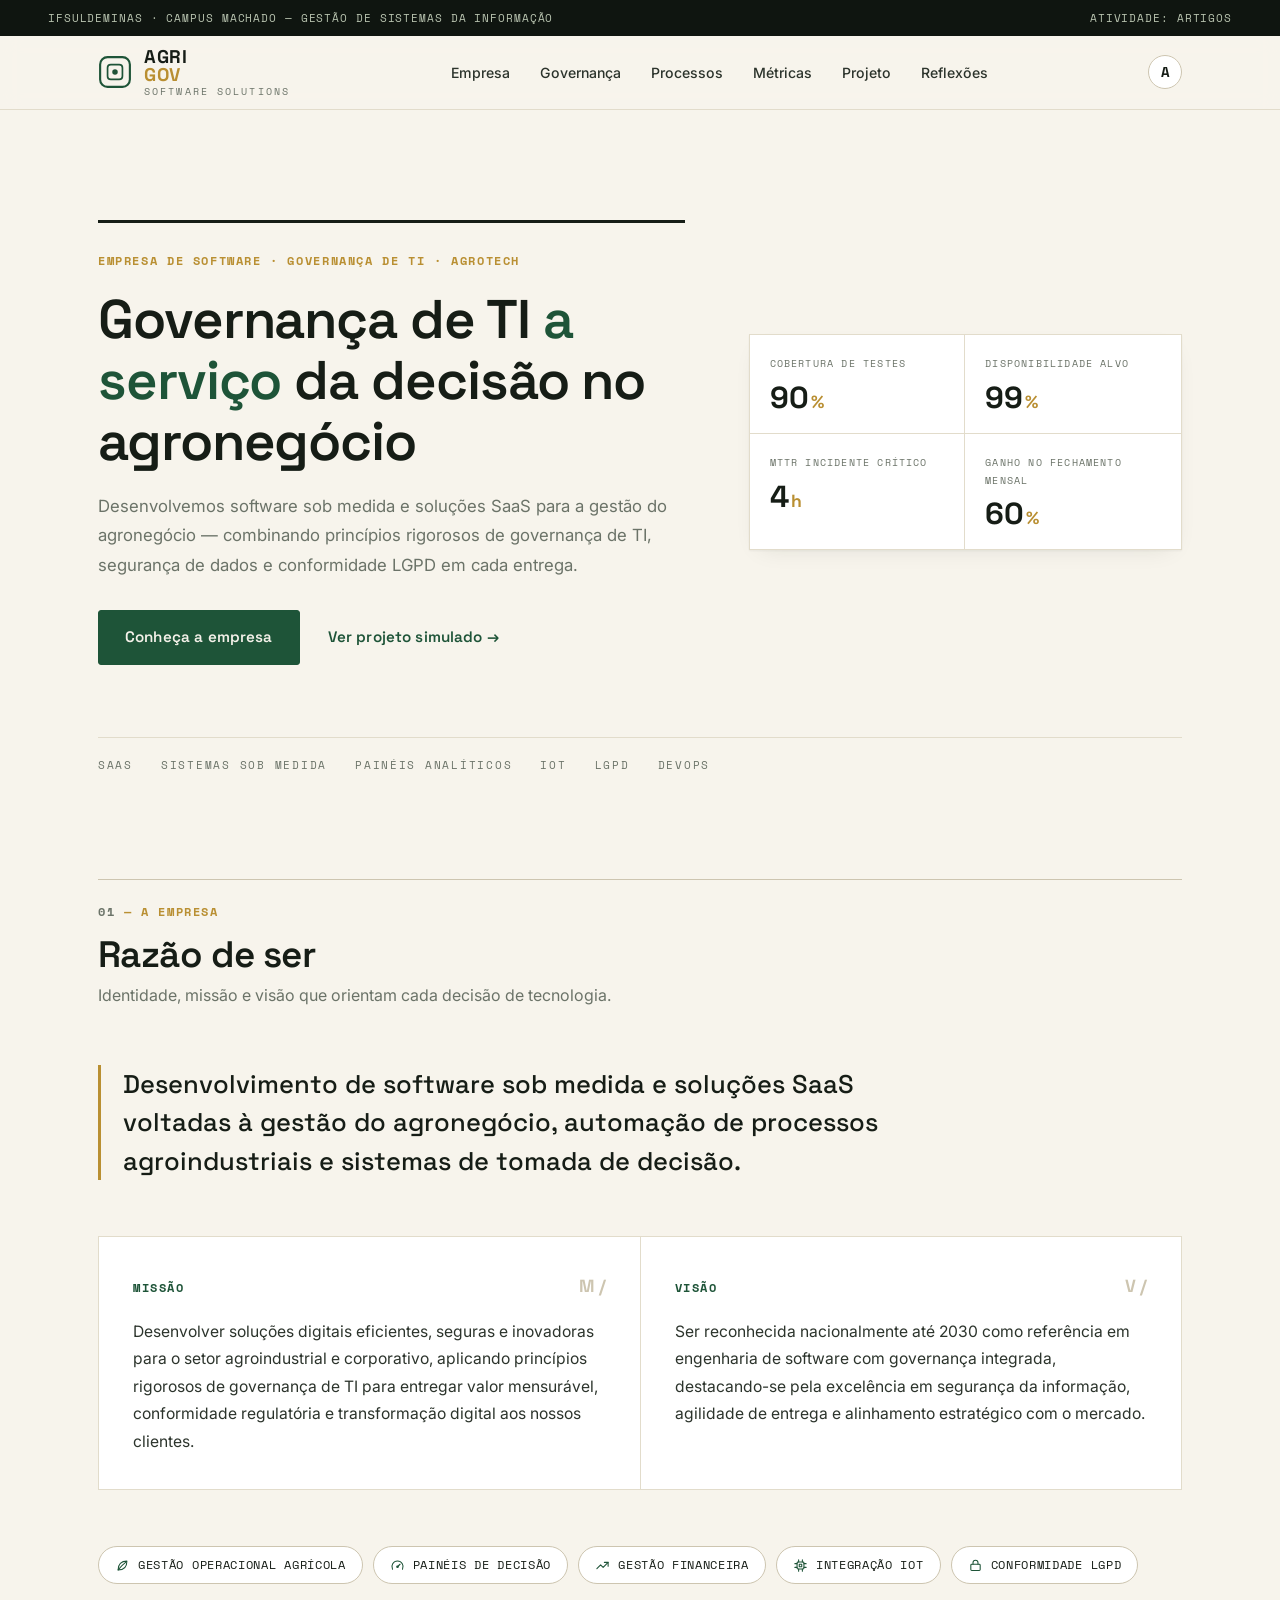
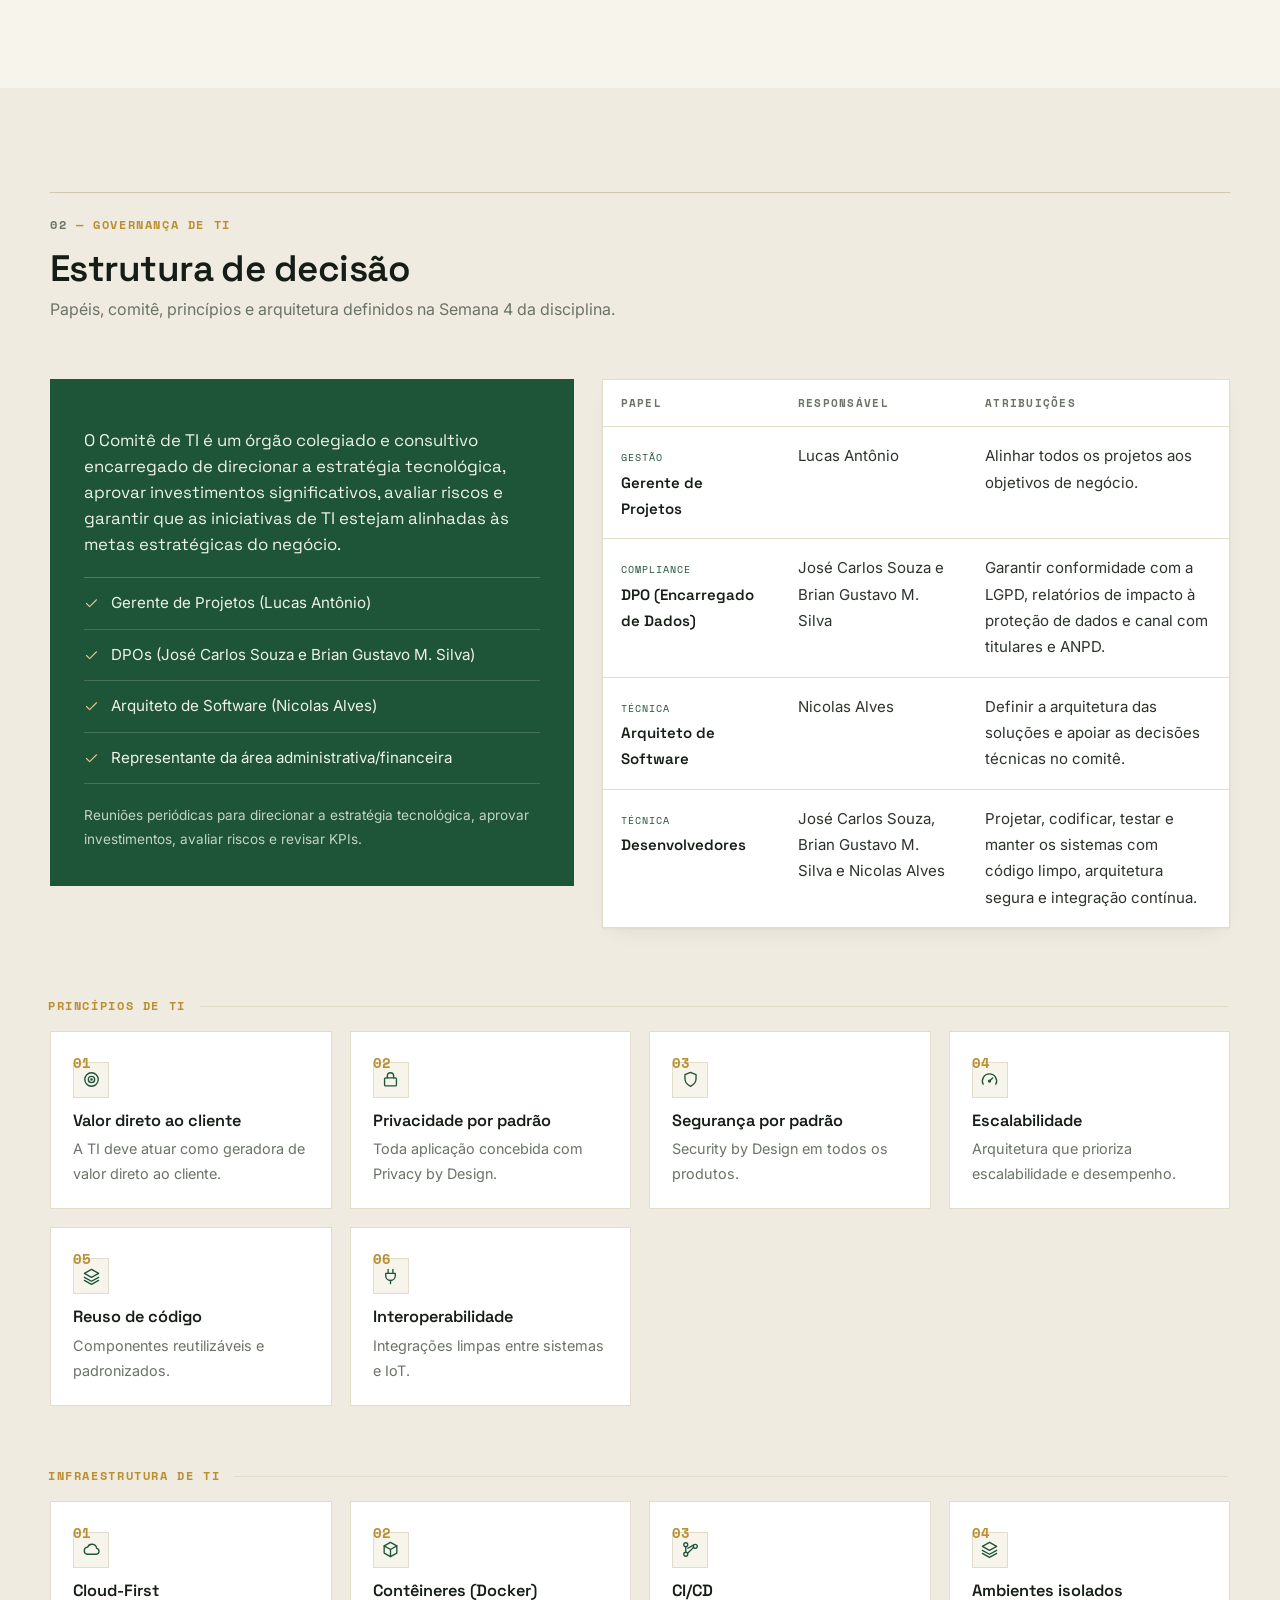
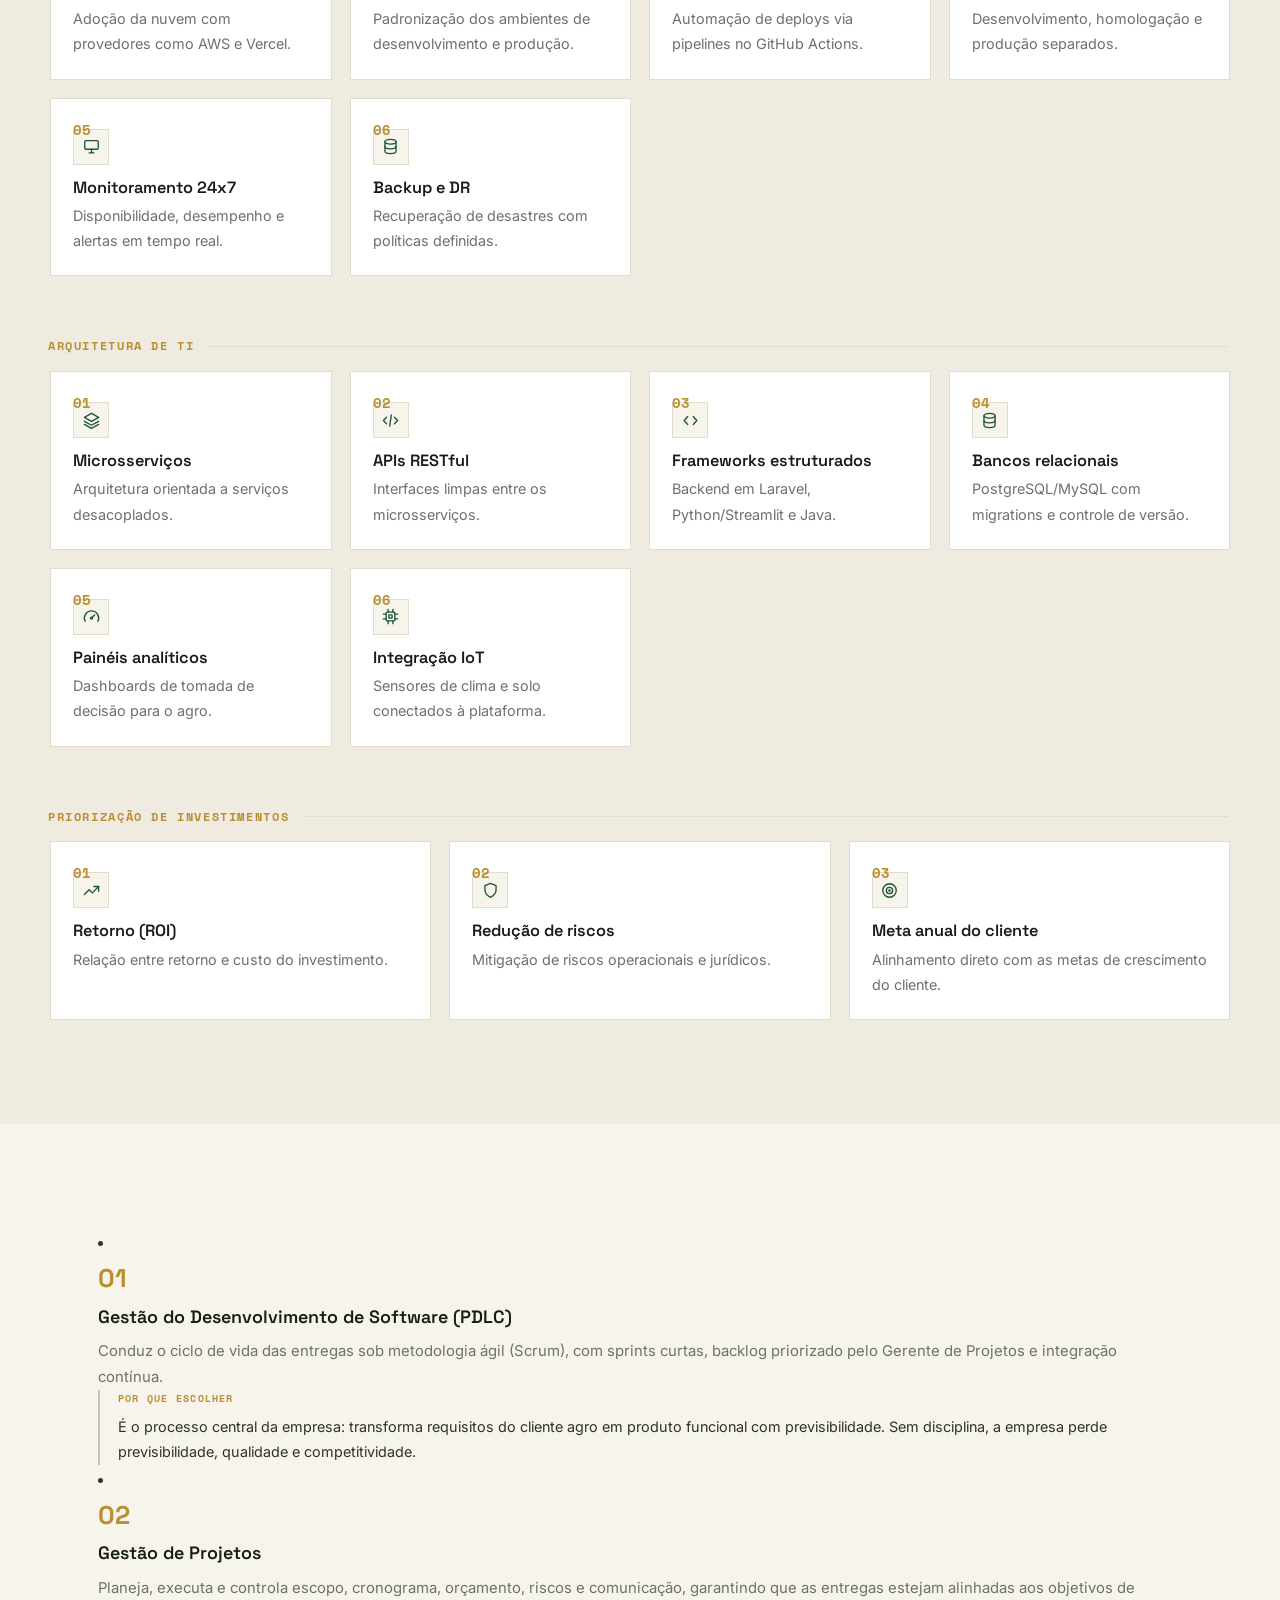
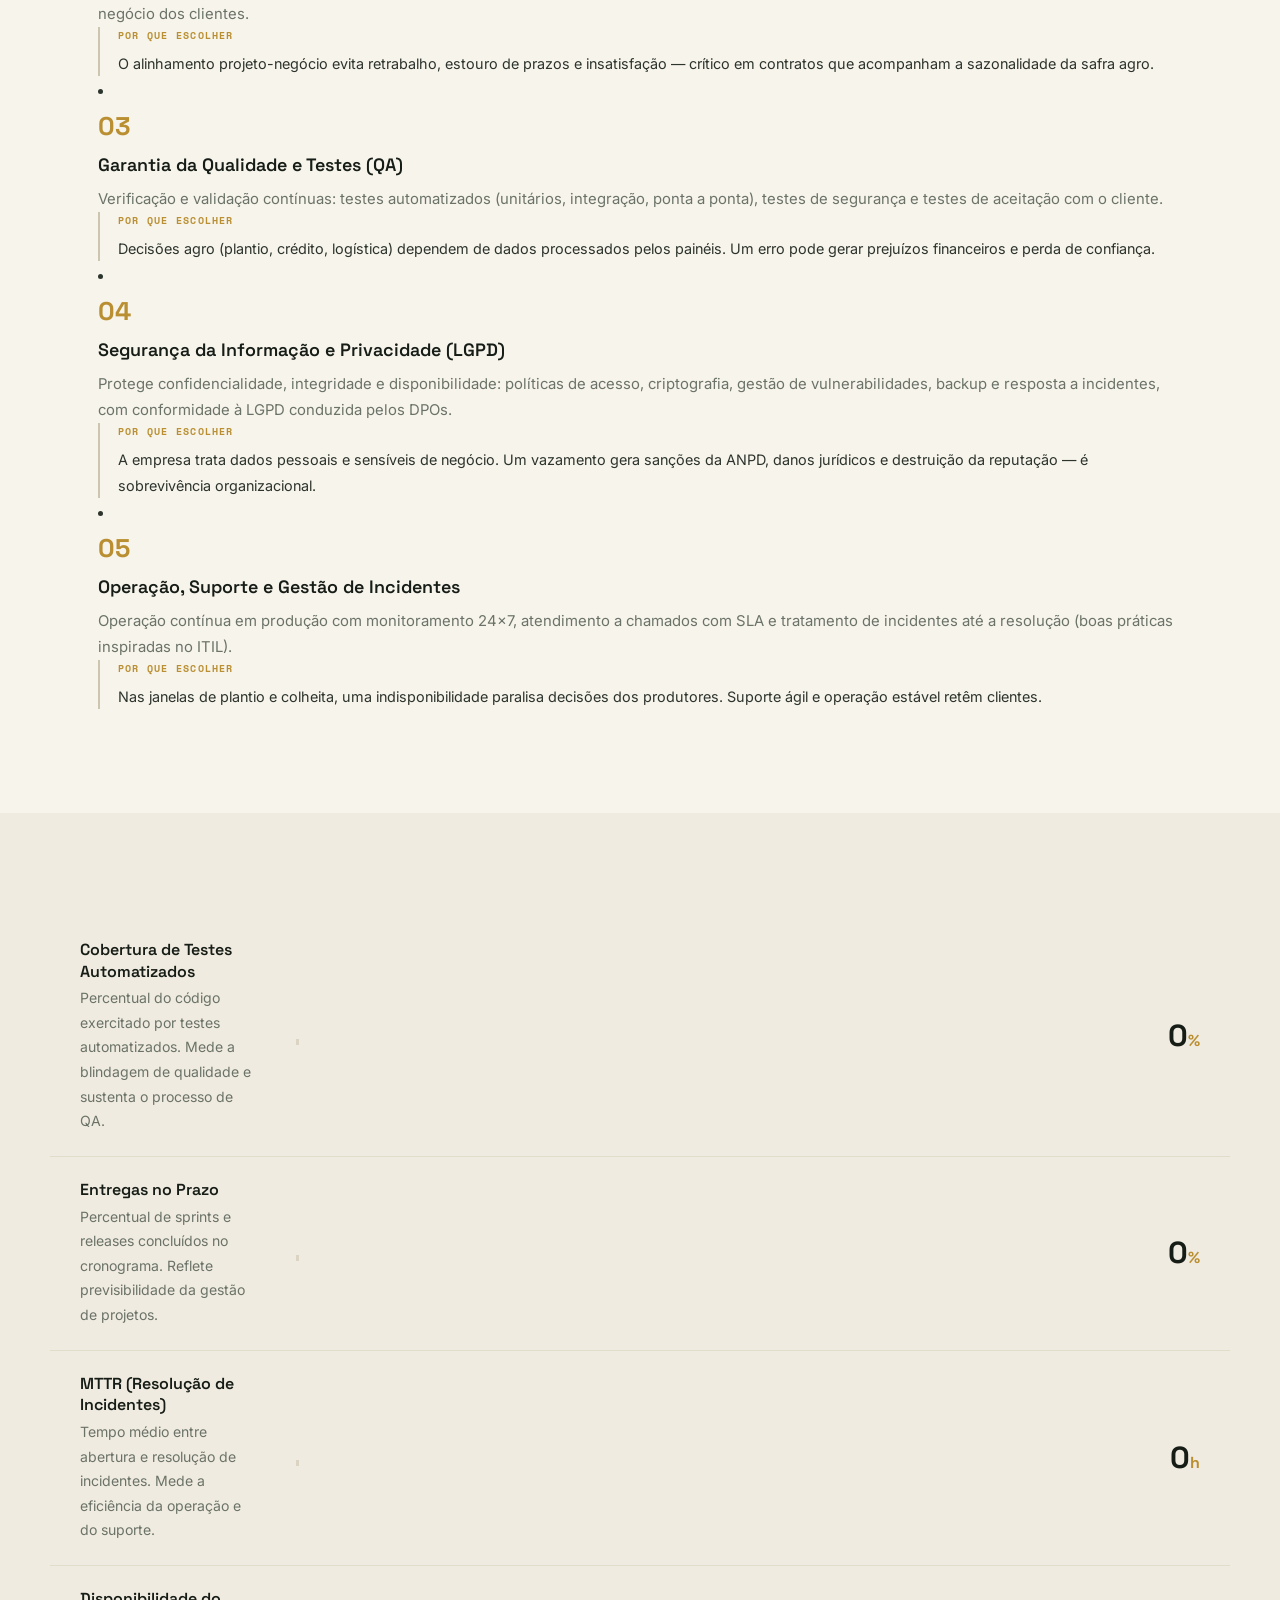
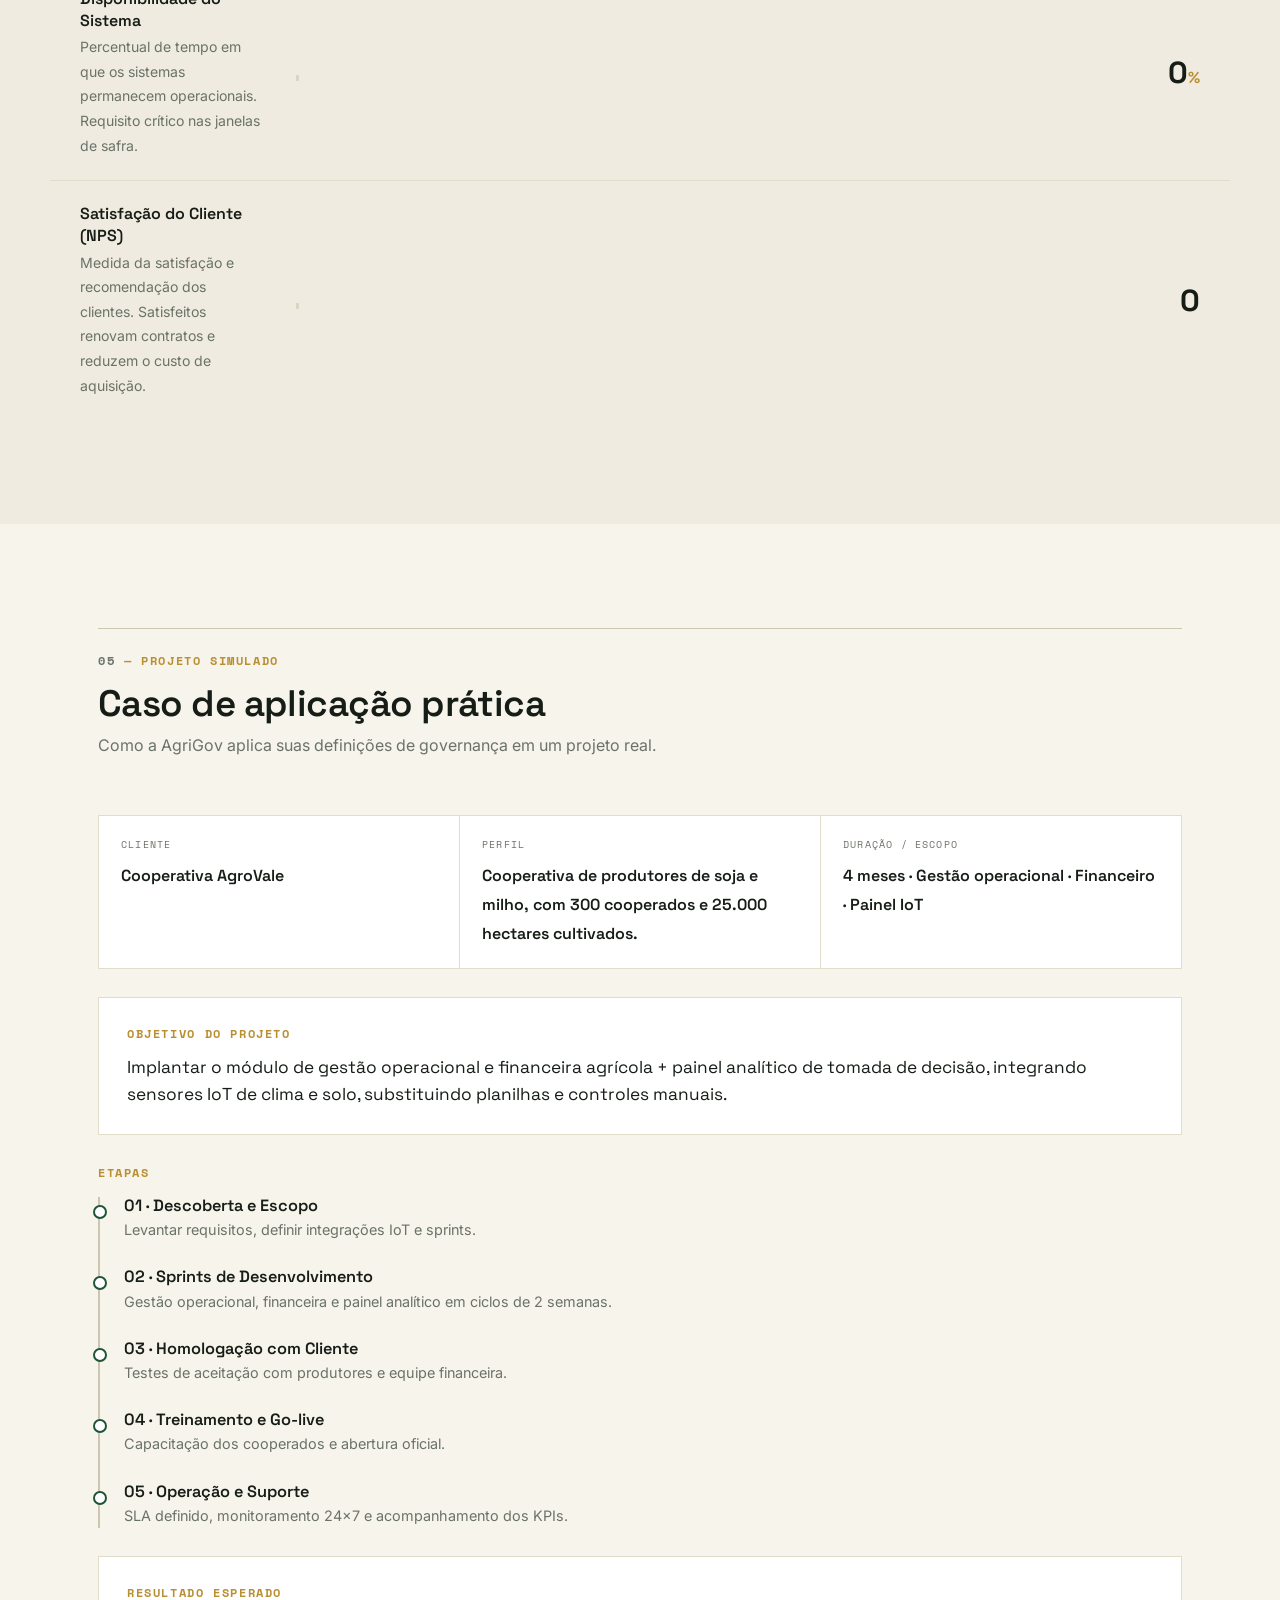
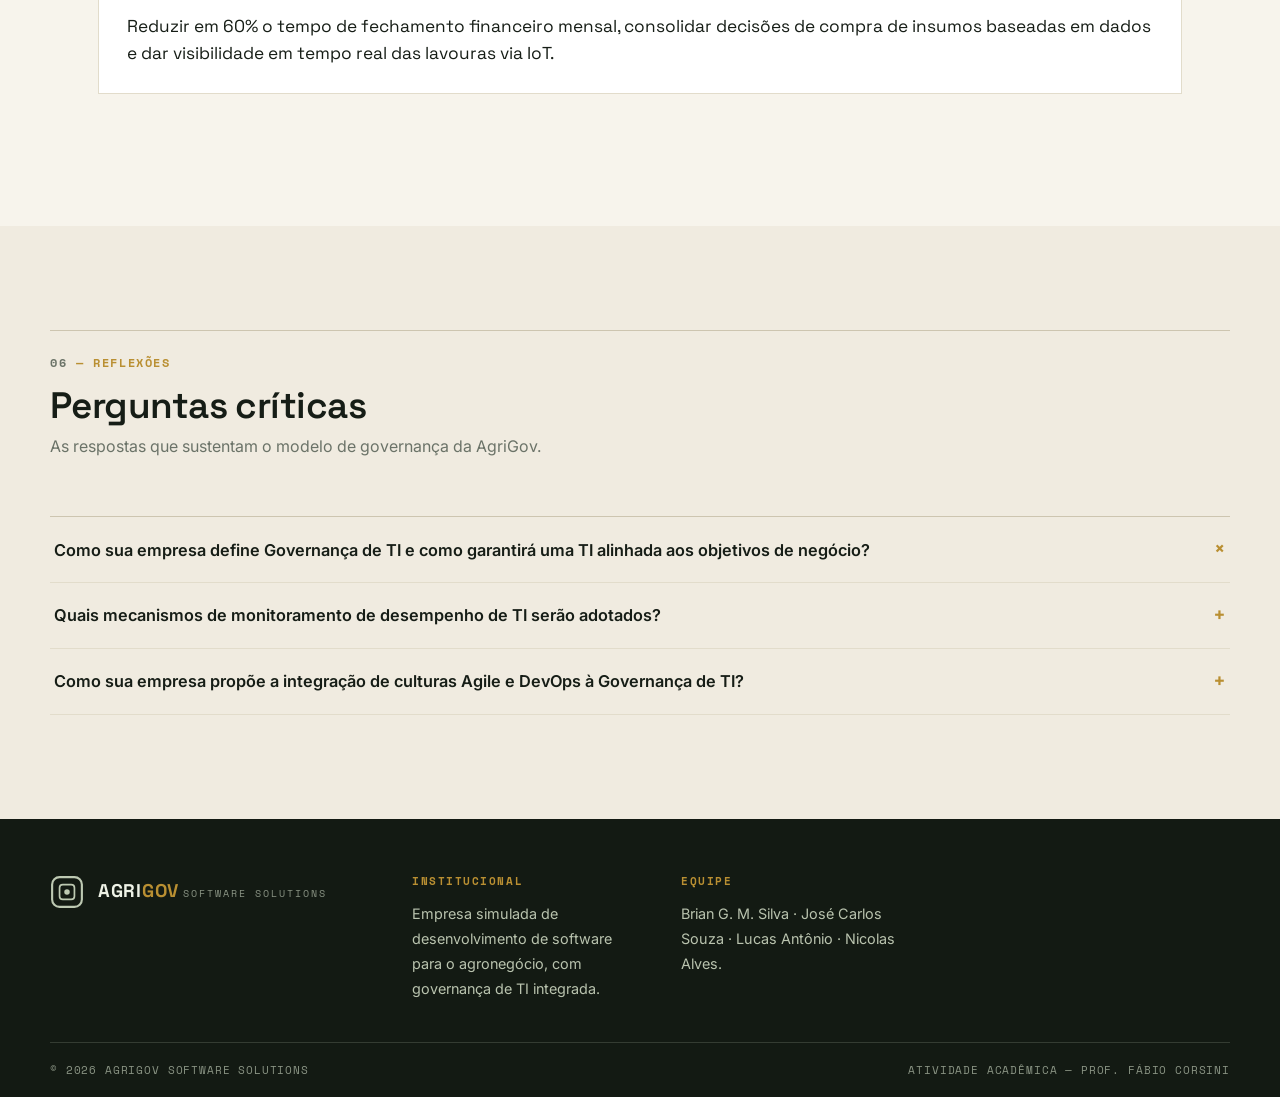
==== index.html @ ba25ce69 "fix(deploy): mover site para a raiz do repositório para corrigir 404 no Vercel" ====
<!DOCTYPE html>
<html lang="pt-BR" data-tema="claro">
  <head>
    <meta charset="UTF-8" />
    <meta name="viewport" content="width=device-width, initial-scale=1.0" />
    <title>AgriGov Software Solutions — Governança de TI para o Agronegócio</title>
    <meta
      name="description"
      content="AgriGov Software Solutions: desenvolvimento de software sob medida e soluções SaaS para a gestão do agronegócio, com governança de TI, segurança de dados e conformidade LGPD."
    />
    <link rel="preconnect" href="https://fonts.googleapis.com" />
    <link rel="preconnect" href="https://fonts.gstatic.com" crossorigin />
    <link
      href="https://fonts.googleapis.com/css2?family=Inter:wght@400;500;600&family=Space+Grotesk:wght@500;600;700&family=Space+Mono:wght@400;700&display=swap"
      rel="stylesheet"
    />
    <link rel="stylesheet" href="css/style.css" />
    <link
      rel="icon"
      type="image/svg+xml"
      href="data:image/svg+xml,%3Csvg xmlns='http://www.w3.org/2000/svg' viewBox='0 0 32 32'%3E%3Crect x='2' y='2' width='28' height='28' rx='7' fill='%231e5438'/%3E%3Crect x='7' y='7' width='18' height='18' rx='3' fill='none' stroke='%23f6f3ec'/%3E%3Ccircle cx='16' cy='16' r='3' fill='%23c79a3b'/%3E%3C/svg%3E"
    />
  </head>
  <body>
    <div class="barra-topo">
      <span>IFSULDEMINAS · Campus Machado — Gestão de Sistemas da Informação</span>
      <span>Atividade: Artigos</span>
    </div>

    <header class="nav" id="nav">
      <div class="nav__inner">
        <a class="marca" href="#inicio" aria-label="AgriGov — início">
          <svg viewBox="0 0 32 32" width="34" height="34" aria-hidden="true">
            <rect x="2" y="2" width="28" height="28" rx="7" fill="none" stroke="currentColor" stroke-width="2" />
            <rect x="9" y="9" width="14" height="14" rx="3" fill="none" stroke="currentColor" stroke-width="1.6" />
            <circle cx="16" cy="16" r="2.6" fill="currentColor" />
          </svg>
          <span class="marca__texto">
            AGRI<span>GOV</span>
            <em>Software Solutions</em>
          </span>
        </a>

        <ul class="nav__links" id="navLinks">
          <li><a href="#empresa">Empresa</a></li>
          <li><a href="#governanca">Governança</a></li>
          <li><a href="#processos">Processos</a></li>
          <li><a href="#kpis">Métricas</a></li>
          <li><a href="#projeto">Projeto</a></li>
          <li><a href="#reflexao">Reflexões</a></li>
        </ul>

        <div class="nav__acoes">
          <button class="tema-btn" id="temaBtn" title="Alternar tema claro/escuro" aria-label="Alternar tema">A</button>
          <button class="menu-btn" id="menuBtn" aria-label="Abrir menu">☰</button>
        </div>
      </div>
    </header>

    <main id="inicio">
      <!-- ==================== HERO ==================== -->
      <section class="hero">
        <div class="hero__grid">
          <div class="hero__conteudo">
            <p class="eyebrow">Empresa de software · Governança de TI · AgroTech</p>
            <h1>
              Governança de TI <em>a serviço</em> da decisão no agronegócio
            </h1>
            <p class="hero__texto" id="heroDesc"></p>
            <div class="hero__ctas">
              <a class="btn btn--primario" href="#empresa">Conheça a empresa</a>
              <a class="btn btn--texto" href="#projeto">Ver projeto simulado →</a>
            </div>
          </div>

          <aside class="hero__stats" id="heroStats" aria-label="Indicadores de referência"></aside>
        </div>

        <div class="hero__faixa">
          <span>SAAS</span><span>Sistemas sob medida</span><span>Painéis analíticos</span><span>IoT</span><span>LGPD</span><span>DevOps</span>
        </div>
      </section>

      <!-- ==================== EMPRESA ==================== -->
      <section id="empresa" class="secao">
        <header class="secao__cabecalho">
          <p class="eyebrow"><span>01</span> — A Empresa</p>
          <div>
            <h2>Razão de ser</h2>
            <p class="secao__desc">Identidade, missão e visão que orientam cada decisão de tecnologia.</p>
          </div>
        </header>

        <blockquote class="ramo" id="ramo"></blockquote>

        <div class="mv-grid">
          <article class="mv">
            <header class="mv__cabecalho">
              <span class="mv__kicker">Missão</span>
              <span class="mv__indice">M /</span>
            </header>
            <p id="missao"></p>
          </article>
          <article class="mv">
            <header class="mv__cabecalho">
              <span class="mv__kicker">Visão</span>
              <span class="mv__indice">V /</span>
            </header>
            <p id="visao"></p>
          </article>
        </div>

        <div class="chips" id="tags" aria-label="Áreas de atuação"></div>
      </section>

      <!-- ==================== GOVERNANÇA ==================== -->
      <section id="governanca" class="secao secao--cinza">
        <header class="secao__cabecalho">
          <p class="eyebrow"><span>02</span> — Governança de TI</p>
          <div>
            <h2>Estrutura de decisão</h2>
            <p class="secao__desc">Papéis, comitê, princípios e arquitetura definidos na Semana 4 da disciplina.</p>
          </div>
        </header>

        <div class="governanca__grade">
          <div class="painel-comite">
            <div class="painel-comite__rotulo" id="comiteConceito"></div>
            <ul class="painel-comite__membros" id="comiteMembros"></ul>
            <p class="painel-comite__freq" id="comiteFrequencia"></p>
          </div>

          <div class="tabela-wrap">
            <table>
              <thead>
                <tr>
                  <th>Papel</th>
                  <th>Responsável</th>
                  <th>Atribuições</th>
                </tr>
              </thead>
              <tbody id="tabelaCargos"></tbody>
            </table>
          </div>
        </div>

        <h3 class="subde-titulo">Princípios de TI</h3>
        <div class="grid grid--3" id="principios"></div>

        <h3 class="subde-titulo">Infraestrutura de TI</h3>
        <div class="grid grid--3" id="infraestrutura"></div>

        <h3 class="subde-titulo">Arquitetura de TI</h3>
        <div class="grid grid--3" id="arquitetura"></div>

        <h3 class="subde-titulo">Priorização de investimentos</h3>
        <div class="grid grid--3" id="investimento"></div>
      </section>

      <!-- ==================== PROCESSOS ==================== -->
      <section id="processos" class="secao">
        <header class="secao__cabecalho">
          <p class="eyebrow"><span>03</span> — Processos críticos</p>
          <div>
            <h2>Cinco processos essenciais</h2>
            <p class="secao__desc">Para uma empresa de software no agronegócio, disciplina operacional é requisito de sobrevivência.</p>
          </div>
        </header>

        <ol class="processos" id="processos"></ol>
      </section>

      <!-- ==================== KPIs ==================== -->
      <section id="kpis" class="secao secao--cinza">
        <header class="secao__cabecalho">
          <p class="eyebrow"><span>04</span> — Métricas</p>
          <div>
            <h2>KPIs de referência</h2>
            <p class="secao__desc">Indicadores revisados periodicamente pelo comitê para avaliar desempenho e progresso.</p>
          </div>
        </header>

        <div class="painel-kpis" id="kpis"></div>
      </section>

      <!-- ==================== PROJETO ==================== -->
      <section id="projeto" class="secao">
        <header class="secao__cabecalho">
          <p class="eyebrow"><span>05</span> — Projeto simulado</p>
          <div>
            <h2>Caso de aplicação prática</h2>
            <p class="secao__desc">Como a AgriGov aplica suas definições de governança em um projeto real.</p>
          </div>
        </header>

        <div class="caso">
          <div class="caso__dados" id="projetoDestaques"></div>

          <div class="caso__objetivo" id="projetoObjetivo">
            <p class="eyebrow">Objetivo do projeto</p>
            <p class="caso__objetivo-texto"></p>
          </div>

          <div class="caso__etapas">
            <p class="eyebrow">Etapas</p>
            <ol class="timeline" id="timeline"></ol>
          </div>

          <div class="caso__resultado">
            <p class="eyebrow">Resultado esperado</p>
            <p class="caso__resultado-texto" id="projetoResultado"></p>
          </div>
        </div>
      </section>

      <!-- ==================== REFLEXÕES ==================== -->
      <section id="reflexao" class="secao secao--cinza">
        <header class="secao__cabecalho">
          <p class="eyebrow"><span>06</span> — Reflexões</p>
          <div>
            <h2>Perguntas críticas</h2>
            <p class="secao__desc">As respostas que sustentam o modelo de governança da AgriGov.</p>
          </div>
        </header>

        <div class="perguntas" id="perguntas"></div>
      </section>
    </main>

    <footer class="rodape">
      <div class="rodape__grade">
        <div class="rodape__marca">
          <svg viewBox="0 0 32 32" width="34" height="34" aria-hidden="true">
            <rect x="2" y="2" width="28" height="28" rx="7" fill="none" stroke="currentColor" stroke-width="2" />
            <rect x="9" y="9" width="14" height="14" rx="3" fill="none" stroke="currentColor" stroke-width="1.6" />
            <circle cx="16" cy="16" r="2.6" fill="currentColor" />
          </svg>
          <div class="rodape__marca-texto">
            <strong>AGRI<span>GOV</span></strong>
            <small>Software Solutions</small>
          </div>
        </div>

        <div class="rodape__col">
          <h4>Institucional</h4>
          <p>Empresa simulada de desenvolvimento de software para o agronegócio, com governança de TI integrada.</p>
        </div>

        <div class="rodape__col">
          <h4>Equipe</h4>
          <p>Brian G. M. Silva · José Carlos Souza · Lucas Antônio · Nicolas Alves.</p>
        </div>

        <div class="rodape__col">
        </div>
      </div>
      <div class="rodape__base">
        <span>© 2026 AgriGov Software Solutions</span>
        <span>Atividade acadêmica — Prof. Fábio Corsini</span>
      </div>
    </footer>

    <script src="js/dados.js"></script>
    <script src="js/app.js"></script>
  </body>
</html>
---- css/style.css ----
/* ==========================================================================
   AgriGov Software Solutions — Design System
   Papel quente + pinho + dourado colheita. Tipografia: Space Grotesk / Inter / Space Mono.
   ========================================================================== */

:root {
  /* cores — tema claro */
  --papel: #f7f4ec;
  --superficie: #ffffff;
  --tinta: #161d16;
  --texto: #2c342c;
  --cinza: #6b7368;
  --fino: #e2dccb;
  --fino-forte: #cdc5b0;
  --pinho: #1e5438;
  --pinho-escuro: #163f2a;
  --dourado: #b98f32;
  --dourado-claro: #e3c98a;
  --bloqueio: #f0ebe0;

  /* fontes */
  --f-display: 'Space Grotesk', 'Segoe UI', sans-serif;
  --f-body: 'Inter', 'Segoe UI', sans-serif;
  --f-mono: 'Space Mono', 'Courier New', monospace;

  /* métricas */
  --container: 1180px;
  --gutter: clamp(20px, 4vw, 48px);
  --raio: 4px;

  /* sombras discretas */
  --sobra: 0 1px 2px rgba(22, 29, 22, 0.05), 0 8px 24px -12px rgba(22, 29, 22, 0.12);
}

[data-tema='escuro'] {
  --papel: #121712;
  --superficie: #1a211a;
  --tinta: #e8ecdf;
  --texto: #ccd2c5;
  --cinza: #98a090;
  --fino: #2a3427;
  --fino-forte: #3c4838;
  --pinho: #2c7a52;
  --pinho-escuro: #1e5438;
  --dourado: #d4ac55;
  --dourado-claro: #e3c98a;
  --bloqueio: #20291f;
}

* {
  margin: 0;
  padding: 0;
  box-sizing: border-box;
}

html {
  scroll-behavior: smooth;
}

body {
  font-family: var(--f-body);
  color: var(--texto);
  background: var(--papel);
  line-height: 1.75;
  -webkit-font-smoothing: antialiased;
  transition: background 0.3s, color 0.3s;
}

h1, h2, h3, h4 {
  font-family: var(--f-display);
  color: var(--tinta);
  line-height: 1.12;
}

a {
  color: var(--pinho);
  text-decoration: none;
}

a:hover {
  color: var(--pinho-escuro);
}

em {
  font-style: normal;
  color: var(--pinho);
}

section {
  scroll-margin-top: 120px;
}

::selection {
  background: var(--dourado);
  color: var(--tinta);
}

/* ---------- faixa acadêmica topo ---------- */
.barra-topo {
  display: flex;
  justify-content: space-between;
  gap: 12px;
  font-family: var(--f-mono);
  font-size: 0.7rem;
  letter-spacing: 0.08em;
  text-transform: uppercase;
  color: #b9c4b0;
  background: #0f1510;
  padding: 8px clamp(20px, 4vw, 48px);
}

/* ==========================================================================
   Navegação
   ========================================================================== */
.nav {
  position: sticky;
  top: 0;
  z-index: 60;
  background: color-mix(in srgb, var(--papel) 88%, transparent);
  backdrop-filter: blur(10px);
  border-bottom: 1px solid var(--fino);
}

.nav__inner {
  max-width: var(--container);
  margin: 0 auto;
  padding: 12px var(--gutter);
  display: flex;
  align-items: center;
  justify-content: space-between;
  gap: 20px;
}

.marca {
  display: flex;
  align-items: center;
  gap: 12px;
  color: var(--tinta);
}

.marca svg {
  color: var(--pinho);
  transition: transform 0.3s;
}

.marca:hover svg {
  transform: rotate(90deg);
}

.marca__texto {
  font-family: var(--f-display);
  font-weight: 700;
  font-size: 1.15rem;
  letter-spacing: 0.04em;
  line-height: 1;
  display: flex;
  flex-direction: column;
}

.marca__texto span {
  color: var(--dourado);
}

.marca__texto em {
  font-style: normal;
  font-family: var(--f-mono);
  font-weight: 400;
  font-size: 0.6rem;
  letter-spacing: 0.22em;
  text-transform: uppercase;
  color: var(--cinza);
  margin-top: 3px;
}

.nav__links {
  display: flex;
  align-items: center;
  gap: 4px;
  list-style: none;
}

.nav__links a {
  font-size: 0.88rem;
  font-weight: 500;
  color: var(--texto);
  padding: 8px 13px;
  position: relative;
  transition: color 0.2s;
}

.nav__links a::after {
  content: '';
  position: absolute;
  left: 13px;
  right: 13px;
  bottom: 3px;
  height: 2px;
  background: var(--pinho);
  transform: scaleX(0);
  transform-origin: left;
  transition: transform 0.25s ease;
}

.nav__links a:hover,
.nav__links a.ativo {
  color: var(--pinho);
}

.nav__links a.ativo::after {
  transform: scaleX(1);
}

.nav__acoes {
  display: flex;
  align-items: center;
  gap: 8px;
}

.tema-btn {
  font-family: var(--f-mono);
  font-weight: 700;
  font-size: 0.85rem;
  width: 34px;
  height: 34px;
  border: 1px solid var(--fino-forte);
  border-radius: 50%;
  background: var(--superficie);
  color: var(--tinta);
  cursor: pointer;
  transition: border-color 0.2s, background 0.2s;
}

.tema-btn:hover {
  border-color: var(--pinho);
  color: var(--pinho);
}

.menu-btn {
  display: none;
  font-size: 1.1rem;
  width: 34px;
  height: 34px;
  border: 1px solid var(--fino-forte);
  border-radius: 6px;
  background: var(--superficie);
  color: var(--tinta);
  cursor: pointer;
}

@media (max-width: 900px) {
  .barra-topo span:last-child {
    display: none;
  }

  .nav__links {
    display: none;
    position: absolute;
    top: 100%;
    left: 0;
    right: 0;
    flex-direction: column;
    align-items: stretch;
    background: var(--papel);
    border-bottom: 1px solid var(--fino);
    padding: 10px 0;
  }

  .nav__links.aberto {
    display: flex;
  }

  .nav__links a {
    padding: 12px 24px;
  }

  .nav__links a::after {
    left: 24px;
    bottom: auto;
    top: 0;
    height: 100%;
    width: 3px;
  }

  .menu-btn {
    display: inline-block;
  }
}

/* ==========================================================================
   Eyebrow / títulos
   ========================================================================== */
.eyebrow {
  font-family: var(--f-mono);
  font-size: 0.72rem;
  letter-spacing: 0.14em;
  text-transform: uppercase;
  color: var(--dourado);
  font-weight: 700;
}

.eyebrow span {
  color: var(--cinza);
}

/* ==========================================================================
   Hero
   ========================================================================== */
.hero {
  max-width: var(--container);
  margin: 0 auto;
  padding: clamp(56px, 9vw, 110px) var(--gutter) 0;
}

.hero__grid {
  display: grid;
  grid-template-columns: 1.15fr 0.85fr;
  gap: clamp(28px, 5vw, 72px);
  align-items: center;
}

.hero__conteudo {
  border-top: 3px solid var(--tinta);
  padding-top: 28px;
}

.hero h1 {
  font-size: clamp(2.1rem, 4.6vw, 3.4rem);
  font-weight: 600;
  letter-spacing: -0.02em;
  margin: 18px 0 20px;
  max-width: 15em;
}

.hero h1 em {
  color: var(--pinho);
  position: relative;
}

.hero__texto {
  color: var(--cinza);
  font-size: 1.05rem;
  max-width: 42em;
  margin-bottom: 30px;
}

.hero__ctas {
  display: flex;
  align-items: center;
  gap: 24px;
  flex-wrap: wrap;
}

.btn {
  font-family: var(--f-display);
  font-size: 0.95rem;
  font-weight: 600;
  letter-spacing: 0.01em;
  padding: 13px 26px;
  border-radius: 3px;
  cursor: pointer;
  transition: transform 0.15s, background 0.2s, color 0.2s, border-color 0.2s;
}

.btn--primario {
  background: var(--pinho);
  color: #f4f1e9;
  border: 1px solid var(--pinho);
}

.btn--primario:hover {
  background: var(--pinho-escuro);
  color: #fff;
  transform: translateY(-1px);
}

.btn--texto {
  background: transparent;
  border: none;
  padding: 13px 4px;
  color: var(--pinho);
  font-size: 0.95rem;
}

.btn--texto:hover {
  color: var(--pinho-escuro);
}

/* stats — faixa de indicadores */
.hero__stats {
  display: grid;
  grid-template-columns: 1fr 1fr;
  border: 1px solid var(--fino);
  background: var(--superficie);
  box-shadow: var(--sobra);
}

.stat {
  padding: 20px;
  border-bottom: 1px solid var(--fino);
  position: relative;
}

.stat:nth-child(odd) {
  border-right: 1px solid var(--fino);
}

.stat:nth-last-child(-n + 2) {
  border-bottom: none;
}

.stat__rotulo {
  font-family: var(--f-mono);
  font-size: 0.62rem;
  letter-spacing: 0.12em;
  text-transform: uppercase;
  color: var(--cinza);
  display: block;
  margin-bottom: 10px;
}

.stat__valor {
  font-family: var(--f-display);
  font-weight: 700;
  font-size: 1.9rem;
  color: var(--tinta);
  line-height: 1;
}

.stat__valor span {
  color: var(--dourado);
  font-size: 1.1rem;
  margin-left: 2px;
}

/* faixa inferior do hero */
.hero__faixa {
  display: flex;
  flex-wrap: wrap;
  gap: 6px 28px;
  margin-top: clamp(40px, 6vw, 72px);
  padding-top: 18px;
  border-top: 1px solid var(--fino);
  font-family: var(--f-mono);
  font-size: 0.68rem;
  letter-spacing: 0.16em;
  text-transform: uppercase;
  color: var(--cinza);
}

@media (max-width: 820px) {
  .hero__grid {
    grid-template-columns: 1fr;
  }
}

/* ==========================================================================
   Seções
   ========================================================================== */
.secao {
  max-width: var(--container);
  margin: 0 auto;
  padding: clamp(64px, 9vw, 104px) var(--gutter);
}

.secao--cinza {
  background: var(--bloqueio);
  max-width: none;
}

.secao--cinza > * {
  max-width: var(--container);
  margin-left: auto;
  margin-right: auto;
}

.secao__cabecalho {
  border-top: 1px solid var(--fino-forte);
  padding-top: 22px;
  margin-bottom: clamp(36px, 5vw, 56px);
}

.secao__cabecalho h2 {
  font-size: clamp(1.7rem, 3.2vw, 2.3rem);
  font-weight: 600;
  letter-spacing: -0.015em;
  margin: 12px 0 6px;
}

.secao__desc {
  color: var(--cinza);
  max-width: 46em;
}

/* ---------- Empresa ---------- */
.ramo {
  font-family: var(--f-display);
  font-weight: 500;
  font-size: clamp(1.15rem, 2.2vw, 1.6rem);
  line-height: 1.5;
  color: var(--tinta);
  max-width: 34em;
  margin-bottom: clamp(36px, 5vw, 56px);
  padding-left: 22px;
  border-left: 3px solid var(--dourado);
  quotes: none;
}

.mv-grid {
  display: grid;
  grid-template-columns: 1fr 1fr;
  gap: 1px;
  background: var(--fino);
  border: 1px solid var(--fino);
  margin-bottom: clamp(36px, 5vw, 56px);
}

.mv {
  background: var(--superficie);
  padding: clamp(22px, 3vw, 34px);
  display: flex;
  flex-direction: column;
}

.mv__cabecalho {
  display: flex;
  justify-content: space-between;
  align-items: baseline;
  margin-bottom: 16px;
}

.mv__kicker {
  font-family: var(--f-mono);
  font-size: 0.72rem;
  letter-spacing: 0.14em;
  text-transform: uppercase;
  color: var(--pinho);
  font-weight: 700;
}

.mv__indice {
  font-family: var(--f-display);
  font-weight: 700;
  font-size: 1.1rem;
  color: var(--fino-forte);
}

.mv p {
  color: var(--texto);
  font-size: 0.98rem;
}

.chips {
  display: flex;
  flex-wrap: wrap;
  gap: 10px;
}

.chip {
  display: inline-flex;
  align-items: center;
  gap: 8px;
  border: 1px solid var(--fino-forte);
  border-radius: 999px;
  padding: 8px 16px;
  font-family: var(--f-mono);
  font-size: 0.72rem;
  letter-spacing: 0.06em;
  text-transform: uppercase;
  color: var(--tinta);
  background: var(--superficie);
}

.chip svg {
  width: 15px;
  height: 15px;
  color: var(--pinho);
}

/* ---------- Governança ---------- */
.governanca__grade {
  display: grid;
  grid-template-columns: 1fr 1.2fr;
  gap: 28px;
  align-items: start;
  margin-bottom: clamp(48px, 6vw, 72px);
}

.painel-comite {
  background: var(--pinho);
  color: #eef2e6;
  padding: clamp(22px, 3vw, 34px);
  position: relative;
}

.painel-comite::before {
  content: attr(data-kicker);
  font-family: var(--f-mono);
  font-size: 0.68rem;
  letter-spacing: 0.14em;
  text-transform: uppercase;
  color: var(--dourado-claro);
}

.painel-comite__rotulo {
  font-family: var(--f-display);
  font-size: 1.05rem;
  line-height: 1.55;
  color: #eef2e6;
  margin: 14px 0 20px;
}

.painel-comite__membros {
  list-style: none;
  border-top: 1px solid rgba(238, 242, 230, 0.25);
}

.painel-comite__membros li {
  display: flex;
  gap: 12px;
  align-items: baseline;
  padding: 12px 0;
  border-bottom: 1px solid rgba(238, 242, 230, 0.18);
  font-size: 0.95rem;
}

.painel-comite__membros svg {
  width: 15px;
  height: 15px;
  color: var(--dourado-claro);
  flex-shrink: 0;
  position: relative;
  top: 3px;
}

.painel-comite__freq {
  margin-top: 20px;
  font-size: 0.85rem;
  color: rgba(238, 242, 230, 0.8);
}

/* tabela */
.tabela-wrap {
  overflow-x: auto;
  background: var(--superficie);
  border: 1px solid var(--fino);
  box-shadow: var(--sobra);
}

table {
  width: 100%;
  border-collapse: collapse;
  font-size: 0.94rem;
}

th {
  font-family: var(--f-mono);
  font-size: 0.66rem;
  letter-spacing: 0.12em;
  text-transform: uppercase;
  color: var(--cinza);
  text-align: left;
  padding: 14px 18px;
  border-bottom: 1px solid var(--fino);
  font-weight: 700;
}

td {
  padding: 16px 18px;
  border-bottom: 1px solid var(--fino);
  vertical-align: top;
  color: var(--texto);
}

tbody tr:last-child td {
  border-bottom: none;
}

tbody tr:hover {
  background: var(--bloqueio);
}

td strong {
  font-family: var(--f-display);
  color: var(--tinta);
  font-weight: 600;
}

.tag-area {
  font-family: var(--f-mono);
  font-size: 0.64rem;
  letter-spacing: 0.1em;
  text-transform: uppercase;
  color: var(--pinho);
  white-space: nowrap;
}

.subde-titulo {
  font-family: var(--f-mono);
  font-size: 0.72rem;
  letter-spacing: 0.14em;
  text-transform: uppercase;
  color: var(--dourado);
  margin: clamp(40px, 6vw, 64px) 0 18px;
  display: flex;
  align-items: center;
  gap: 14px;
}

.subde-titulo::after {
  content: '';
  flex: 1;
  height: 1px;
  background: var(--fino);
}

/* ---------- cards genéricos ---------- */
.grid {
  display: grid;
  gap: 18px;
}

.grid--3 {
  grid-template-columns: repeat(auto-fit, minmax(240px, 1fr));
}

.card {
  background: var(--superficie);
  border: 1px solid var(--fino);
  padding: 22px;
  transition: border-color 0.2s, transform 0.2s, box-shadow 0.2s;
}

.card:hover {
  border-color: var(--fino-forte);
  transform: translateY(-2px);
  box-shadow: var(--sobra);
}

.card__icone {
  width: 36px;
  height: 36px;
  display: grid;
  place-items: center;
  border: 1px solid var(--fino);
  background: var(--papel);
  margin-bottom: 14px;
}

.card__icone svg {
  width: 19px;
  height: 19px;
  color: var(--pinho);
}

.card h4 {
  font-size: 1.02rem;
  font-weight: 600;
  margin-bottom: 6px;
}

.card p {
  color: var(--cinza);
  font-size: 0.9rem;
}

.card--num {
  position: relative;
  padding-top: 30px;
}

.card--num .card__num {
  position: absolute;
  top: 18px;
  left: 22px;
  font-family: var(--f-mono);
  font-size: 0.9rem;
  color: var(--dourado);
  font-weight: 700;
}

/* ==========================================================================
   Processos
   ========================================================================== */
.processos {
  list-style: none;
  border-top: 1px solid var(--fino-forte);
}

.processos li {
  display: grid;
  grid-template-columns: 76px 1fr 1fr;
  gap: clamp(16px, 3vw, 36px);
  padding: 28px 0;
  border-bottom: 1px solid var(--fino);
}

.processo__num {
  font-family: var(--f-display);
  font-weight: 700;
  font-size: 1.6rem;
  color: var(--dourado);
}

.processo__titulo {
  font-family: var(--f-display);
  font-size: 1.12rem;
  font-weight: 600;
  color: var(--tinta);
  margin-bottom: 6px;
}

.processo__desc {
  color: var(--cinza);
  font-size: 0.93rem;
}

.processo__just {
  border-left: 2px solid var(--fino-forte);
  padding-left: 18px;
}

.processo__just strong {
  font-family: var(--f-mono);
  font-size: 0.64rem;
  letter-spacing: 0.12em;
  text-transform: uppercase;
  color: var(--dourado);
  display: block;
  margin-bottom: 6px;
}

.processo__just p {
  color: var(--texto);
  font-size: 0.9rem;
}

@media (max-width: 760px) {
  .processos li {
    grid-template-columns: 1fr;
    gap: 12px;
    padding: 22px 0;
  }

  .processo__num {
    font-size: 1.2rem;
  }

  .mv-grid {
    grid-template-columns: 1fr;
  }

  .governanca__grade {
    grid-template-columns: 1fr;
  }
}

/* ==========================================================================
   KPIs — painel métrico
   ========================================================================== */
.painel-kpis {
  border: 1px solid var(--fino);
  background: var(--superficie);
  box-shadow: var(--sobra);
}

.kpi {
  display: grid;
  grid-template-columns: 180px 1fr 120px;
  gap: clamp(16px, 3vw, 36px);
  align-items: center;
  padding: 22px clamp(18px, 3vw, 30px);
  border-bottom: 1px solid var(--fino);
}

.kpi:last-child {
  border-bottom: none;
}

.kpi__nome {
  font-family: var(--f-display);
  font-weight: 600;
  font-size: 1rem;
  color: var(--tinta);
  line-height: 1.35;
}

.kpi__desc {
  color: var(--cinza);
  font-size: 0.88rem;
  margin-top: 4px;
}

.kpi__valor {
  font-family: var(--f-display);
  font-weight: 700;
  font-size: 1.9rem;
  color: var(--tinta);
  text-align: right;
  line-height: 1;
}

.kpi__valor span {
  color: var(--dourado);
  font-size: 1rem;
}

.barra {
  height: 6px;
  background: var(--bloqueio);
  margin-top: 10px;
  position: relative;
  overflow: hidden;
}

.barra__marcador {
  content: '';
  position: absolute;
  top: 0;
  bottom: 0;
  left: 0;
  width: 3px;
  background: var(--fino-forte);
  opacity: 0.6;
}

.barra__preenchimento {
  position: absolute;
  top: 0;
  bottom: 0;
  left: 0;
  width: 0%;
  background: var(--pinho);
  transition: width 1.1s cubic-bezier(0.22, 1, 0.36, 1);
}

[data-tema='escuro'] .barra__preenchimento {
  background: var(--verde);
  background: #2c7a52;
}

@media (max-width: 760px) {
  .kpi {
    grid-template-columns: 1fr;
    gap: 10px;
  }

  .kpi__valor {
    text-align: left;
  }
}

/* ==========================================================================
   Projeto — caso
   ========================================================================== */
.caso__dados {
  display: grid;
  grid-template-columns: repeat(3, 1fr);
  gap: 1px;
  background: var(--fino);
  border: 1px solid var(--fino);
  margin-bottom: 28px;
}

.destaque {
  background: var(--superficie);
  padding: 20px 22px;
}

.destaque span {
  font-family: var(--f-mono);
  font-size: 0.62rem;
  letter-spacing: 0.12em;
  text-transform: uppercase;
  color: var(--cinza);
  display: block;
  margin-bottom: 8px;
}

.destaque strong {
  font-family: var(--f-display);
  font-size: 1rem;
  color: var(--tinta);
  font-weight: 600;
}

.caso__objetivo,
.caso__resultado {
  background: var(--superficie);
  border: 1px solid var(--fino);
  padding: 26px 28px;
  margin-bottom: 28px;
}

.caso__objetivo-texto,
.caso__resultado-texto {
  font-family: var(--f-display);
  font-size: 1.08rem;
  line-height: 1.55;
  color: var(--tinta);
  margin-top: 10px;
}

.caso__etapas {
  margin-bottom: 28px;
}

.timeline {
  list-style: none;
  margin-top: 14px;
  border-left: 2px solid var(--fino-forte);
  padding-left: 24px;
}

.timeline li {
  position: relative;
  padding: 0 0 26px 0;
}

.timeline li:last-child {
  padding-bottom: 0;
}

.timeline li::before {
  content: '';
  position: absolute;
  left: -31px;
  top: 8px;
  width: 10px;
  height: 10px;
  border-radius: 50%;
  background: var(--superficie);
  border: 2px solid var(--pinho);
}

.timeline h4 {
  font-size: 1.02rem;
  font-weight: 600;
  margin-bottom: 2px;
}

.timeline p {
  color: var(--cinza);
  font-size: 0.9rem;
}

@media (max-width: 640px) {
  .caso__dados {
    grid-template-columns: 1fr;
  }
}

/* ==========================================================================
   Perguntas — acordeão
   ========================================================================== */
.perguntas {
  border-top: 1px solid var(--fino-forte);
}

.acordeao {
  border-bottom: 1px solid var(--fino);
}

.acordeao button {
  width: 100%;
  text-align: left;
  background: none;
  border: none;
  cursor: pointer;
  font-family: var(--f-body);
  font-size: 1.02rem;
  font-weight: 600;
  color: var(--tinta);
  padding: 22px 4px;
  display: flex;
  justify-content: space-between;
  align-items: center;
  gap: 20px;
}

.acordeao button:hover {
  color: var(--pinho);
}

.acordeao .seta {
  font-family: var(--f-display);
  color: var(--dourado);
  font-size: 1.3rem;
  transition: transform 0.3s;
  line-height: 1;
}

.acordeao.aberto .seta {
  transform: rotate(45deg);
}

.acordeao__conteudo {
  max-height: 0;
  overflow: hidden;
  transition: max-height 0.45s ease;
}

.acordeao__conteudo p {
  padding: 0 4px 26px;
  color: var(--cinza);
  font-size: 0.96rem;
  max-width: 60em;
}

/* ==========================================================================
   Rodapé
   ========================================================================== */
.rodape {
  background: #131a13;
  color: #b9c3ae;
  padding: 56px var(--gutter) 0;
}

.rodape__grade {
  max-width: var(--container);
  margin: 0 auto;
  display: grid;
  grid-template-columns: 1.4fr 1fr 1fr 1.2fr;
  gap: 36px;
  padding-bottom: 40px;
}

.rodape__marca {
  display: flex;
  gap: 14px;
  align-items: flex-start;
}

.rodape__marca svg {
  color: #bdc9b2;
  flex-shrink: 0;
}

.rodape__marca-texto strong {
  font-family: var(--f-display);
  font-size: 1.15rem;
  color: #eef2e6;
  letter-spacing: 0.04em;
}

.rodape__marca-texto strong span {
  color: var(--dourado);
}

.rodape__marca-texto small {
  font-family: var(--f-mono);
  font-size: 0.62rem;
  letter-spacing: 0.2em;
  text-transform: uppercase;
  color: #8a9484;
}

.rodape__col h4 {
  font-family: var(--f-mono);
  font-size: 0.68rem;
  letter-spacing: 0.14em;
  text-transform: uppercase;
  color: var(--dourado);
  margin-bottom: 14px;
}

.rodape__col p {
  font-size: 0.9rem;
  color: #b9c3ae;
}

.rodape__col a {
  color: var(--dourado-claro);
  word-break: break-all;
}

.rodape__base {
  max-width: var(--container);
  margin: 0 auto;
  border-top: 1px solid rgba(185, 195, 174, 0.2);
  padding: 18px 0;
  display: flex;
  justify-content: space-between;
  flex-wrap: wrap;
  gap: 8px;
  font-family: var(--f-mono);
  font-size: 0.66rem;
  letter-spacing: 0.08em;
  text-transform: uppercase;
  color: #8a9484;
}

@media (max-width: 820px) {
  .rodape__grade {
    grid-template-columns: 1fr;
    gap: 26px;
  }
}

/* ==========================================================================
   Revelação ao rolar
   ========================================================================== */
.reveal {
  opacity: 0;
  transform: translateY(18px);
  transition: opacity 0.6s ease, transform 0.6s ease;
}

.reveal.visivel {
  opacity: 1;
  transform: none;
}

@media (prefers-reduced-motion: reduce) {
  html {
    scroll-behavior: auto;
  }

  .reveal {
    opacity: 1;
    transform: none;
    transition: none;
  }
}

/* ==========================================================================
   Scrollbar
   ========================================================================== */
::-webkit-scrollbar {
  width: 11px;
}

::-webkit-scrollbar-track {
  background: var(--papel);
}

::-webkit-scrollbar-thumb {
  background: var(--fino-forte);
  border-radius: 6px;
  border: 2px solid var(--papel);
}

::-webkit-scrollbar-thumb:hover {
  background: var(--pinho);
}
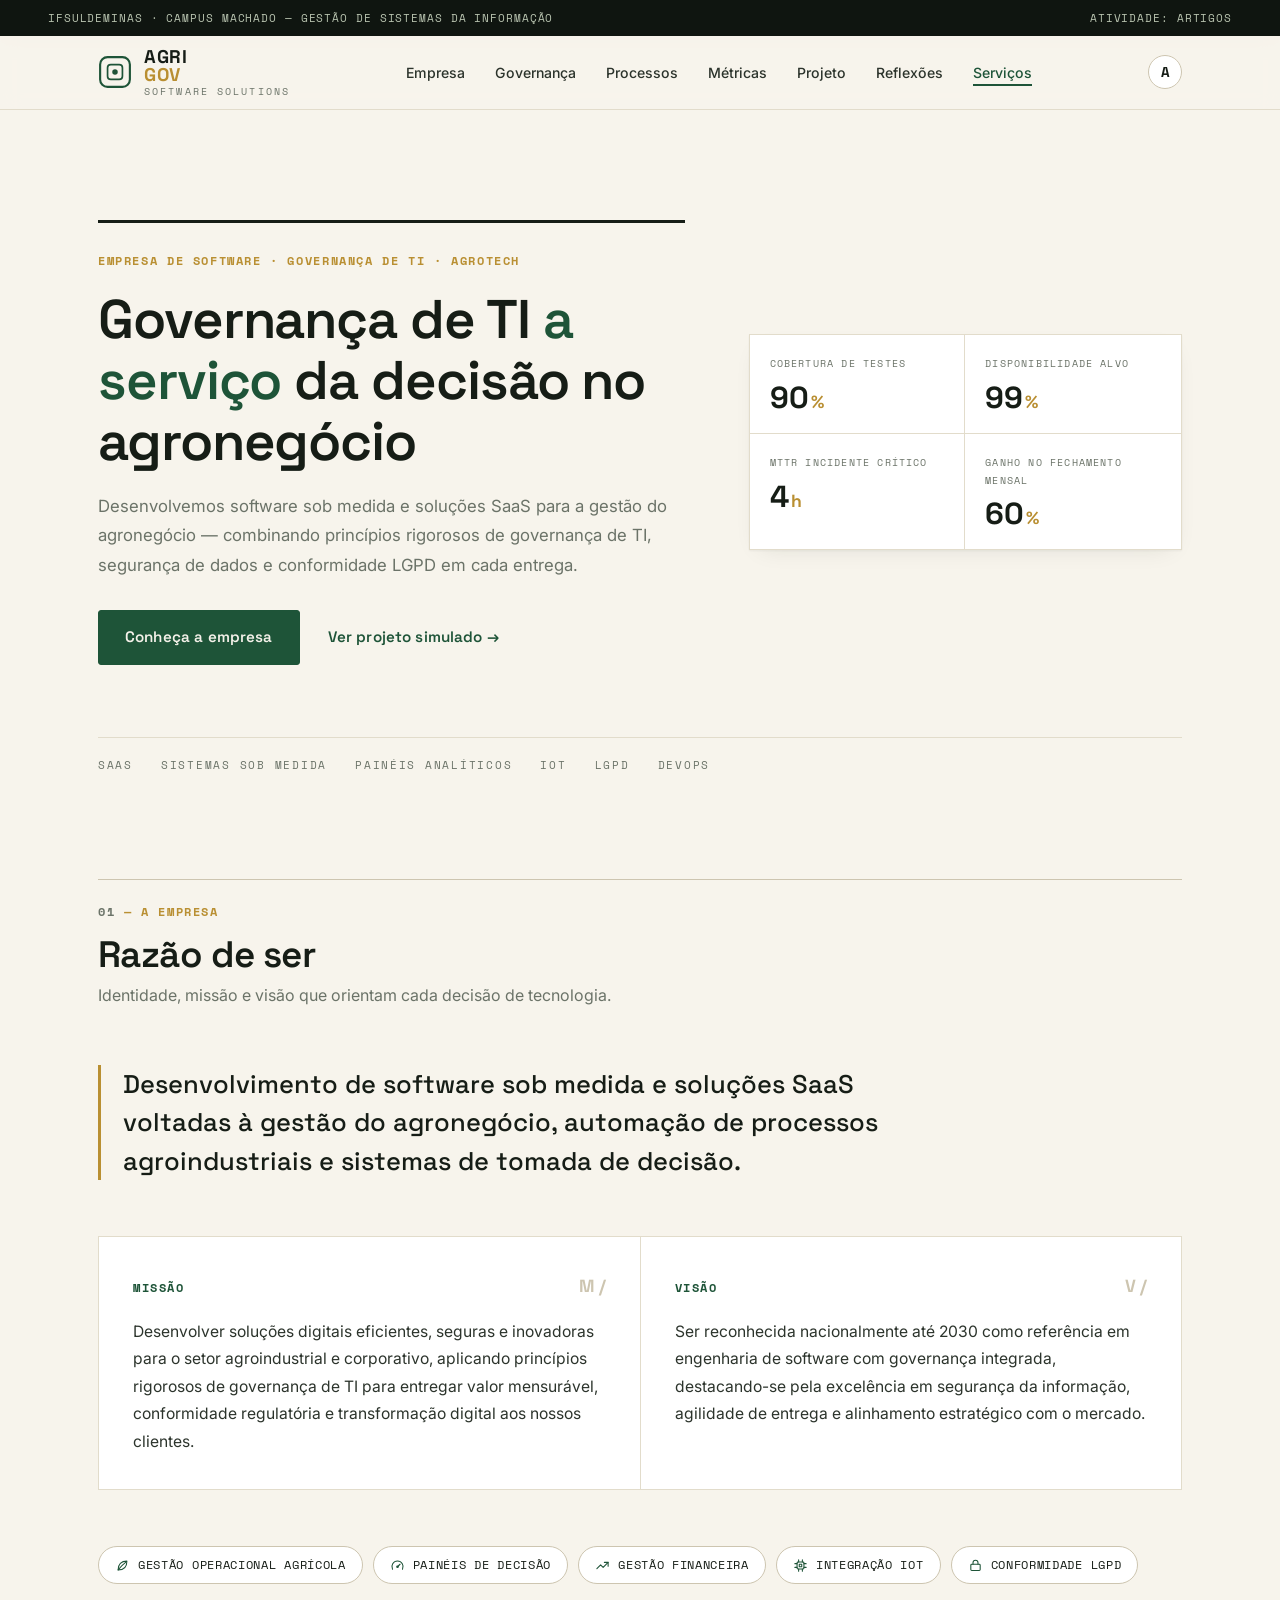
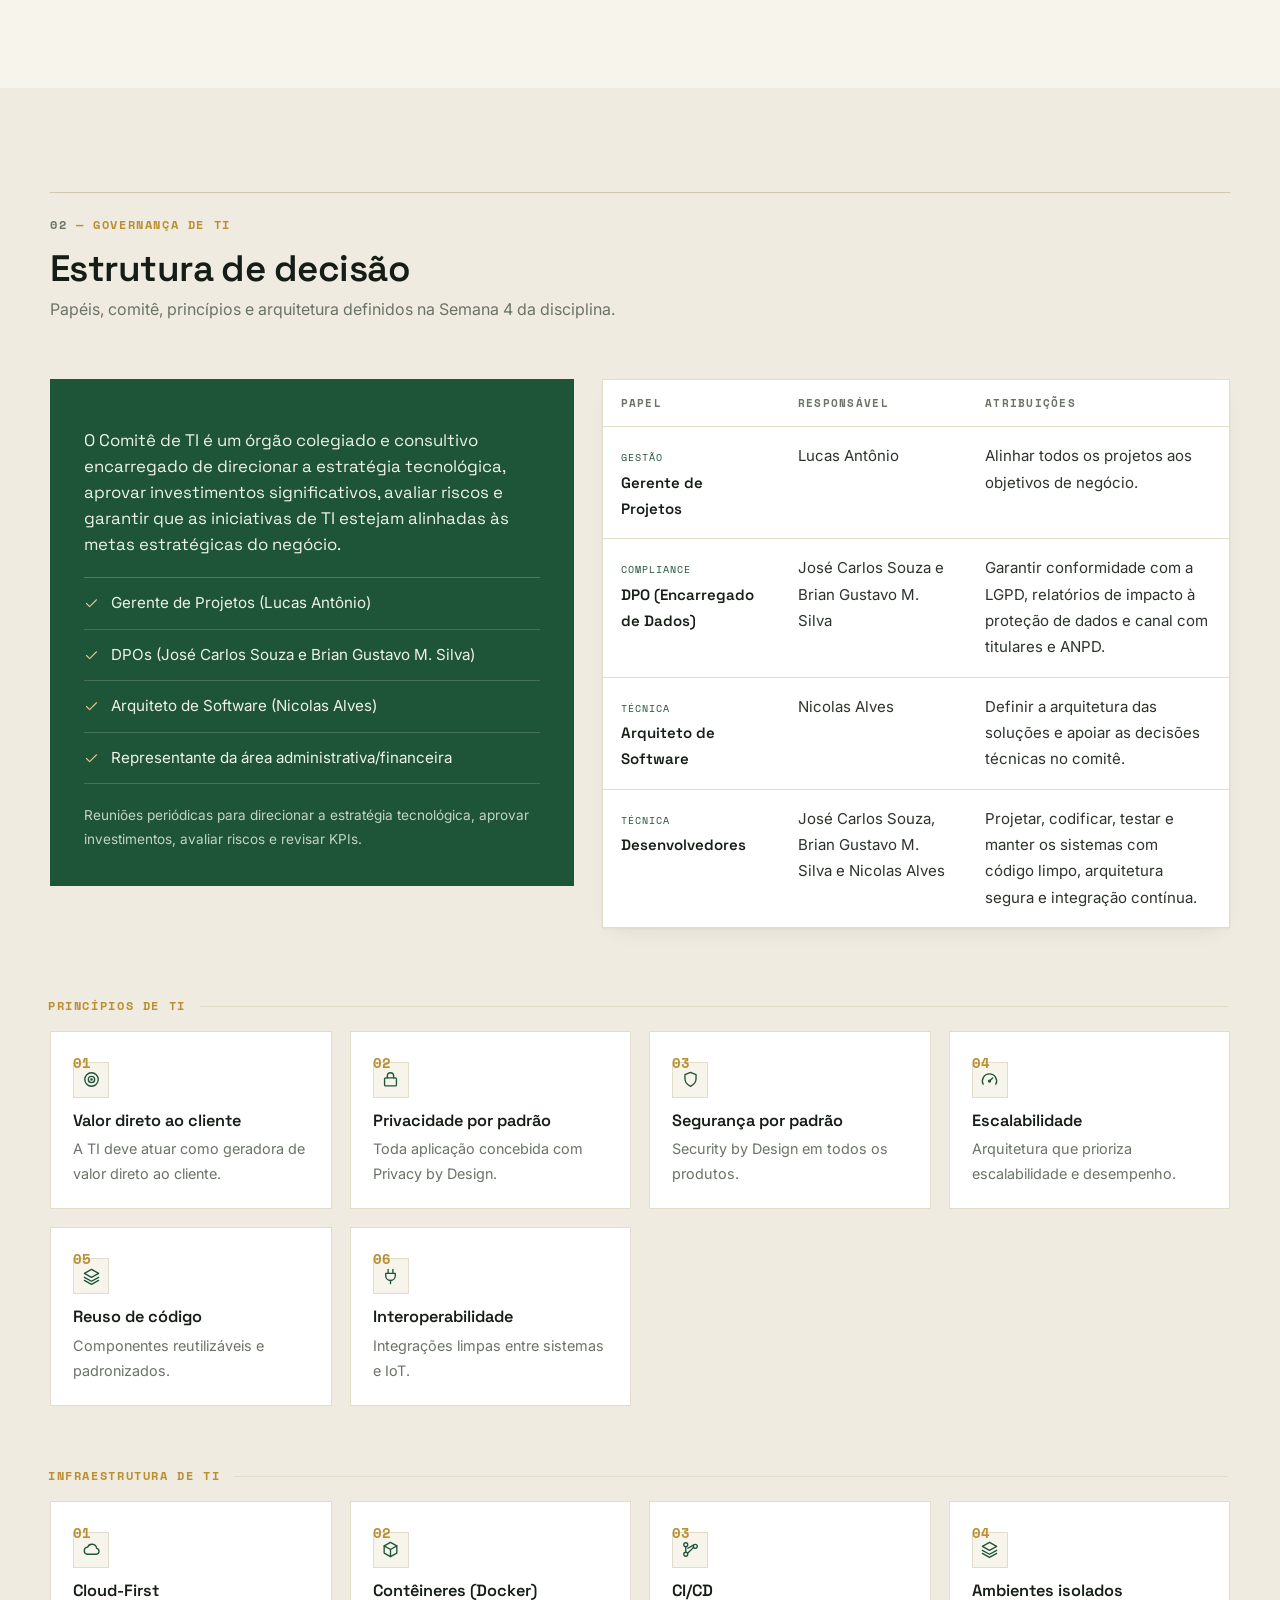
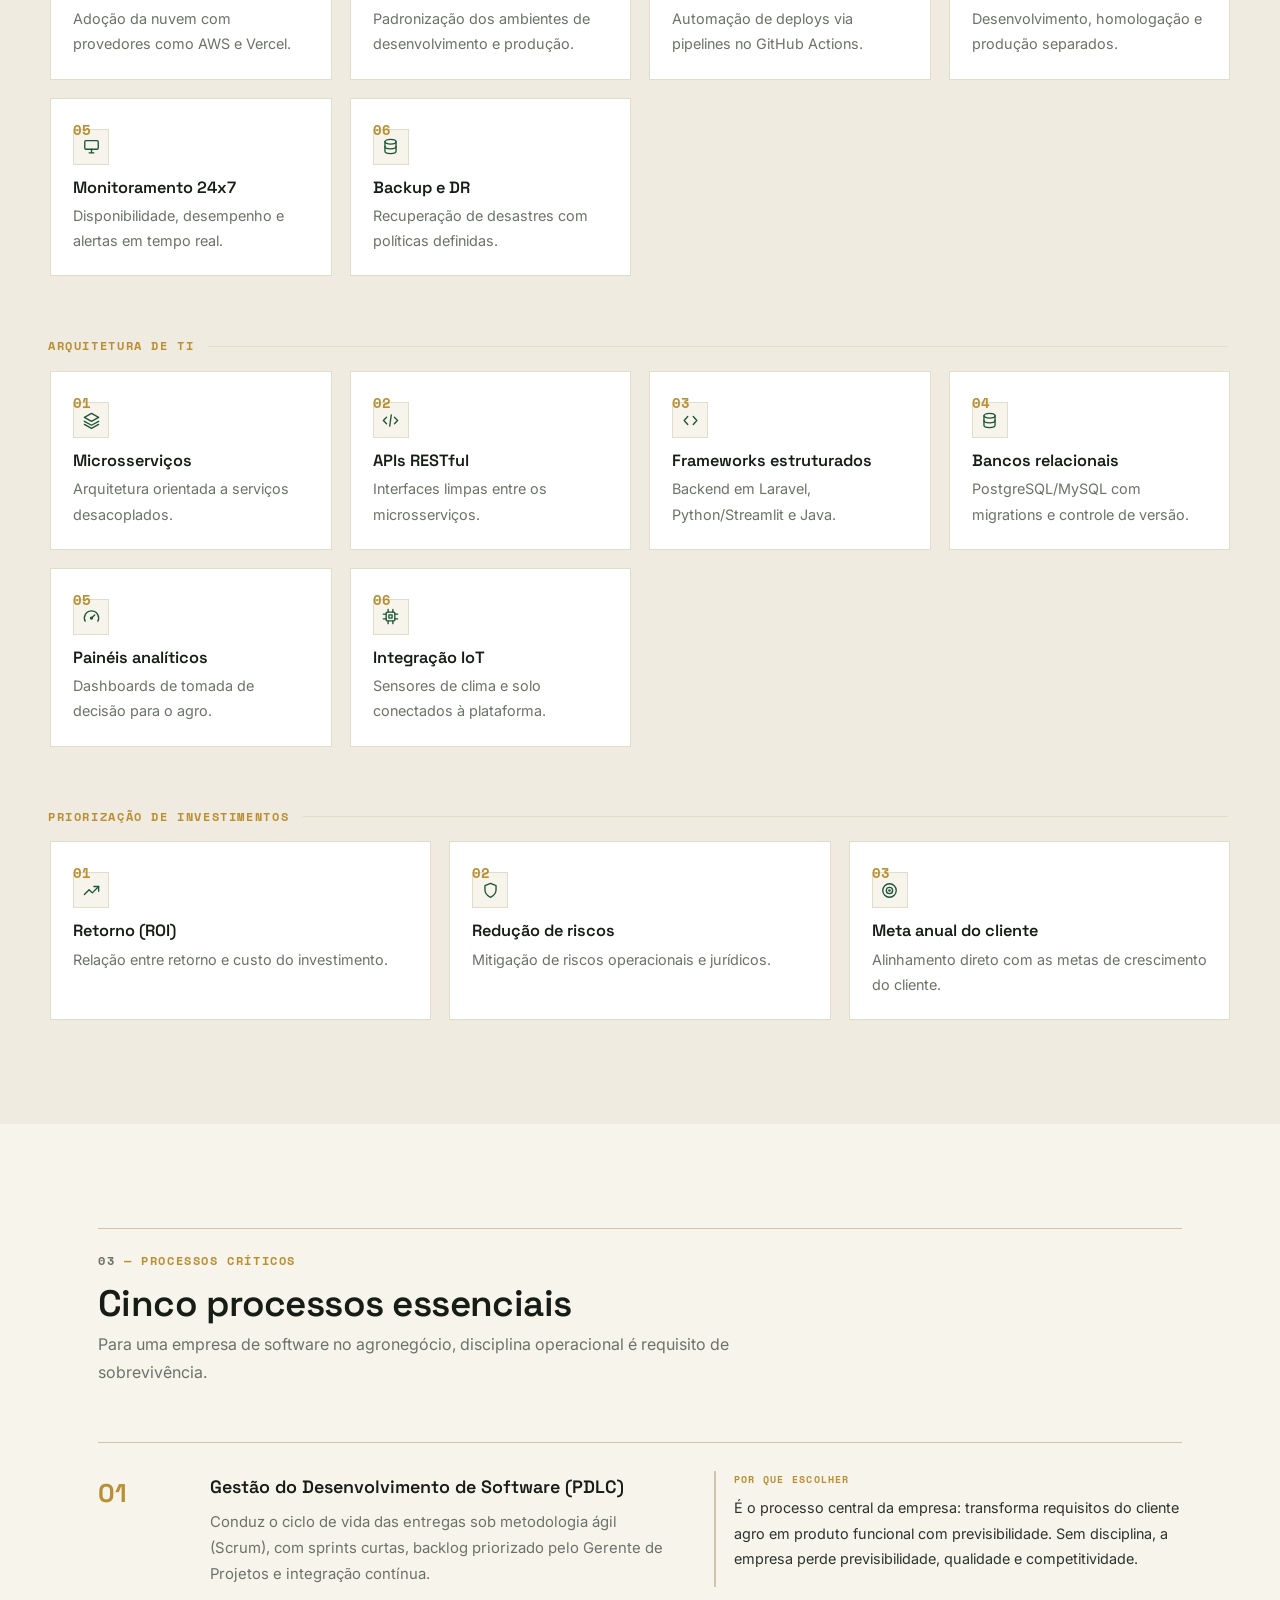
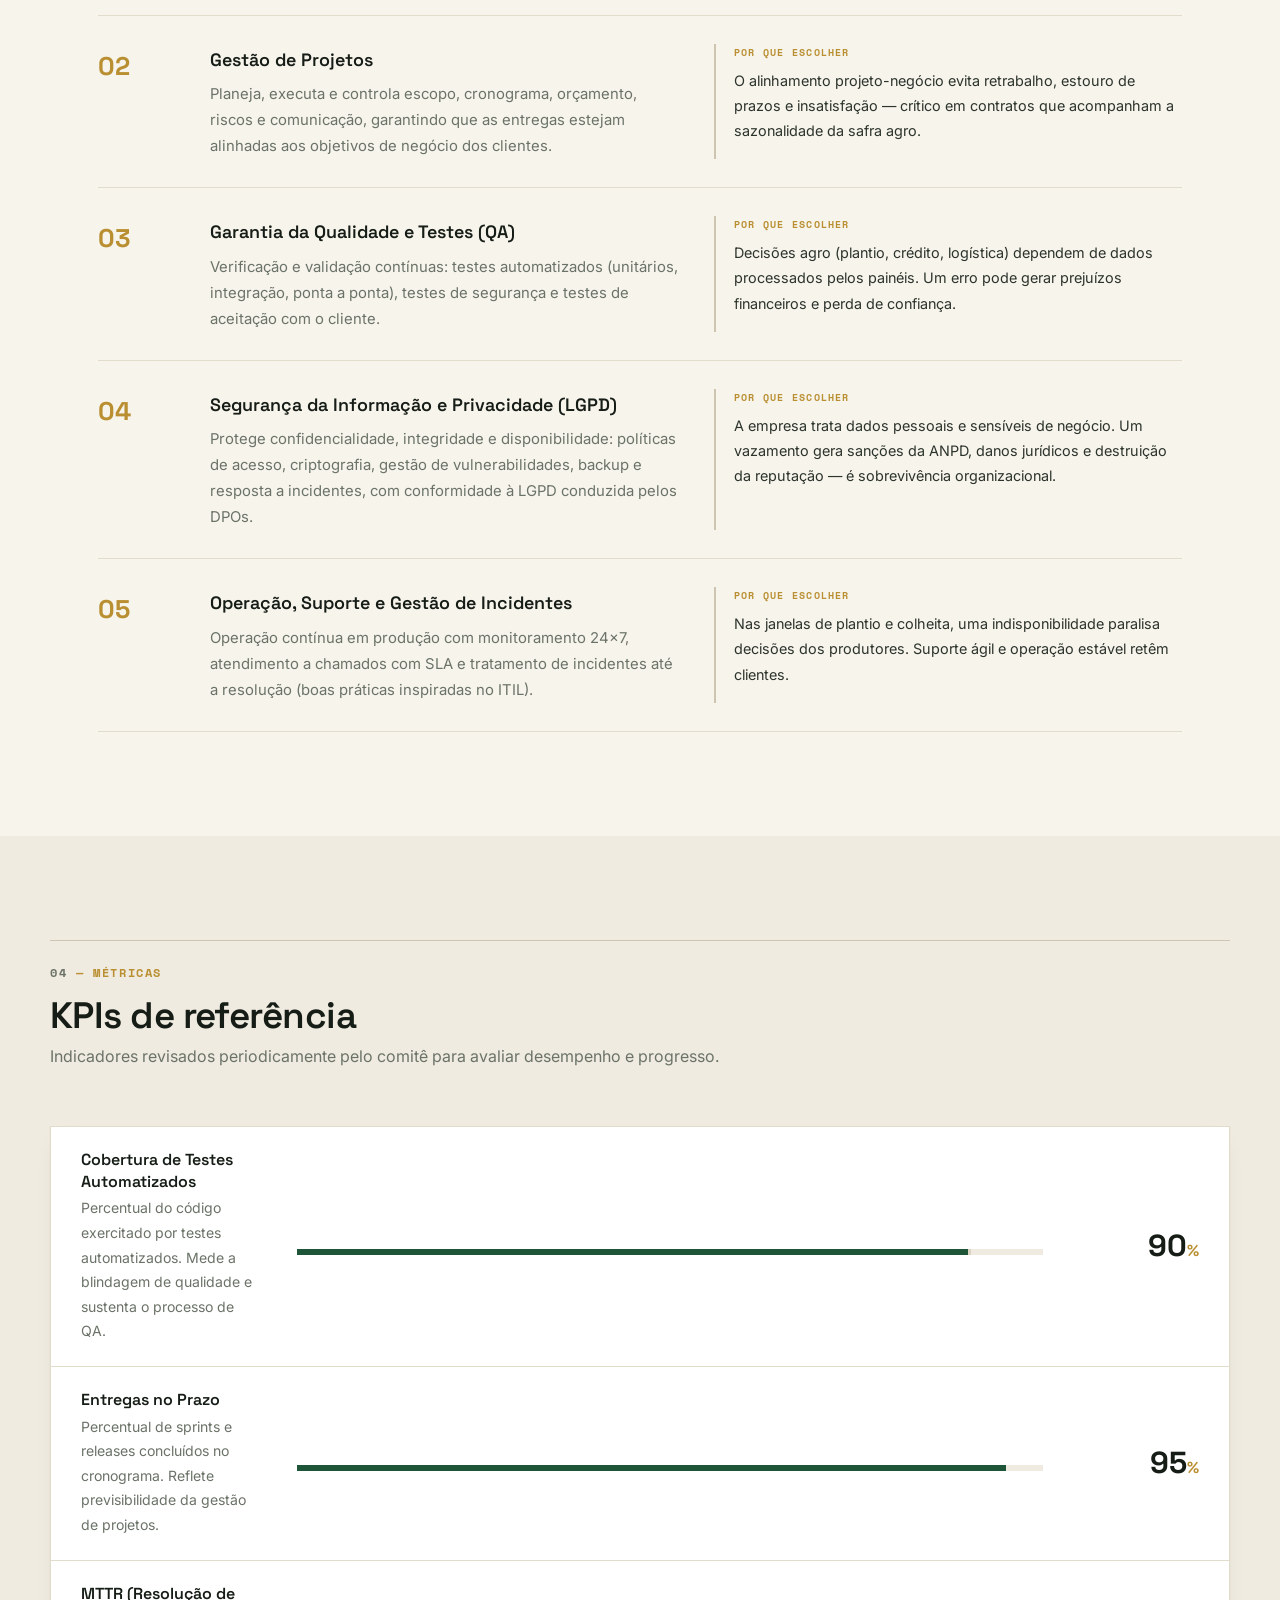
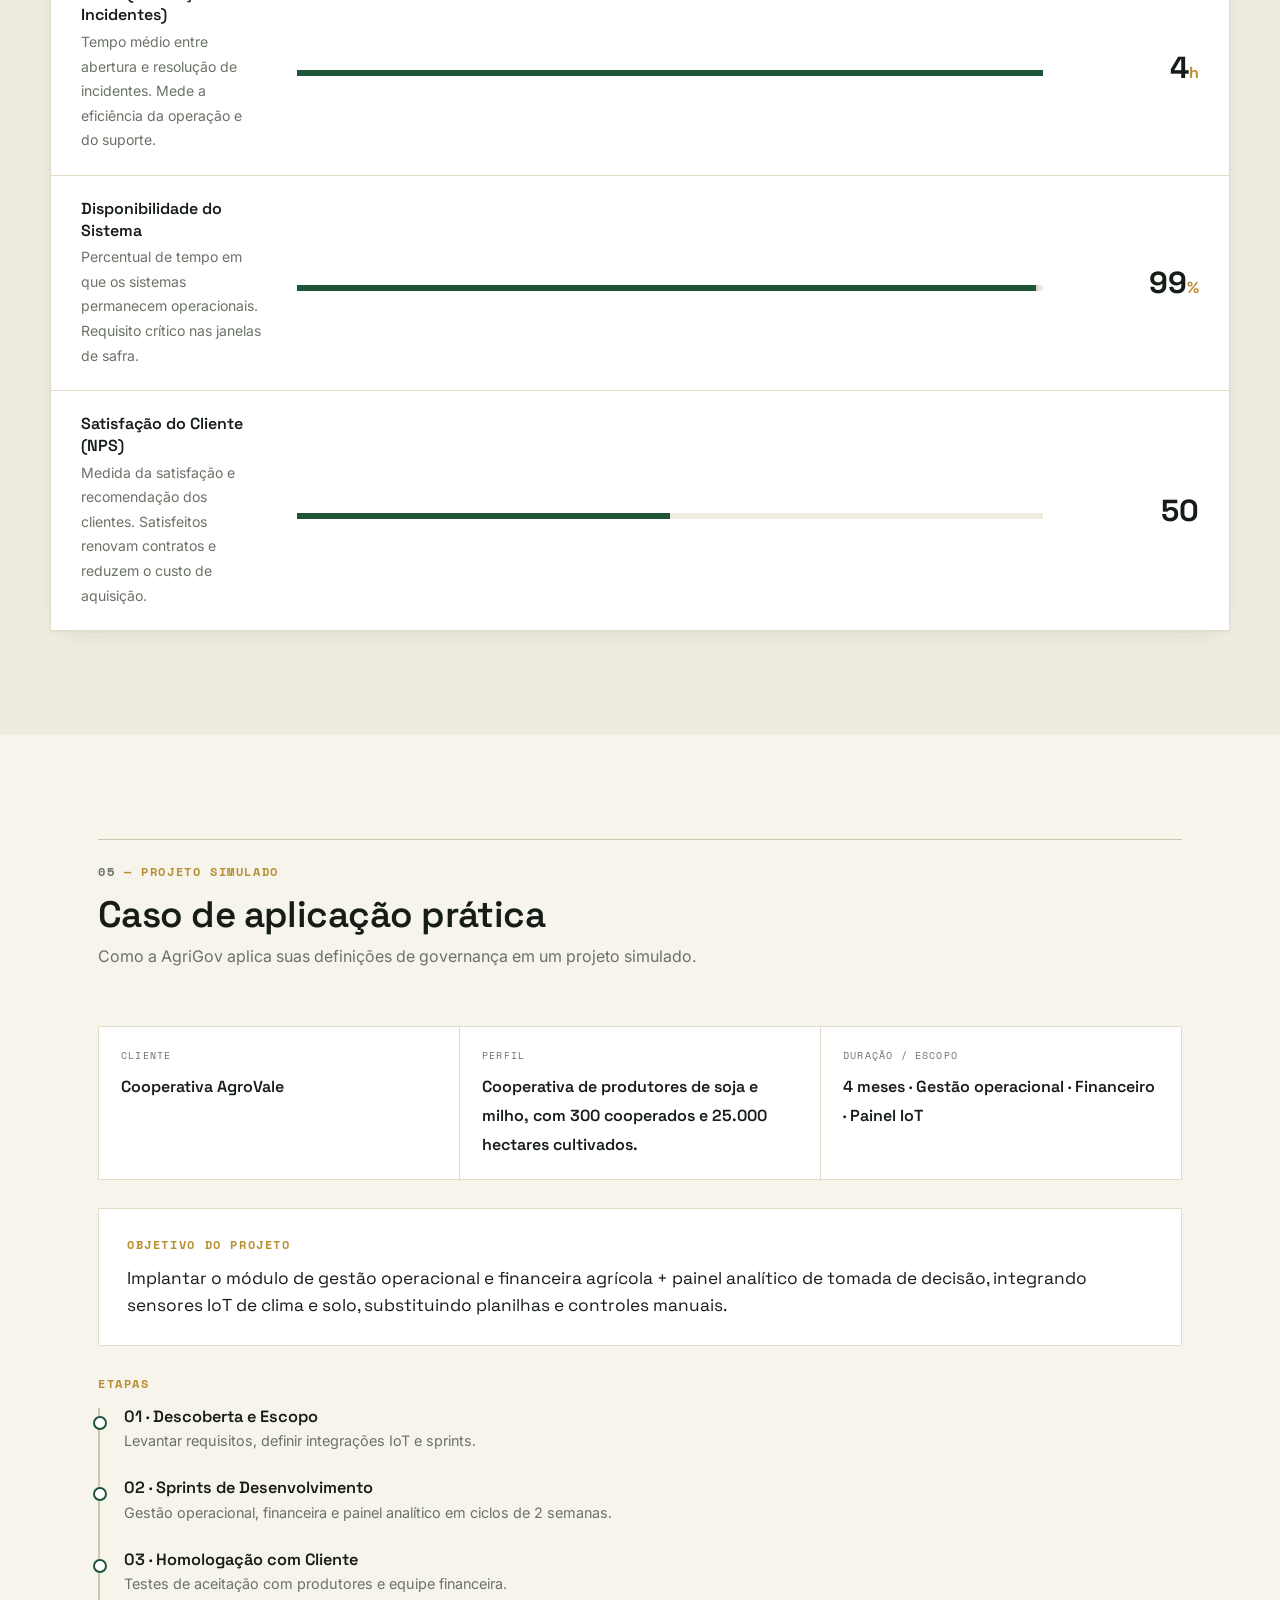
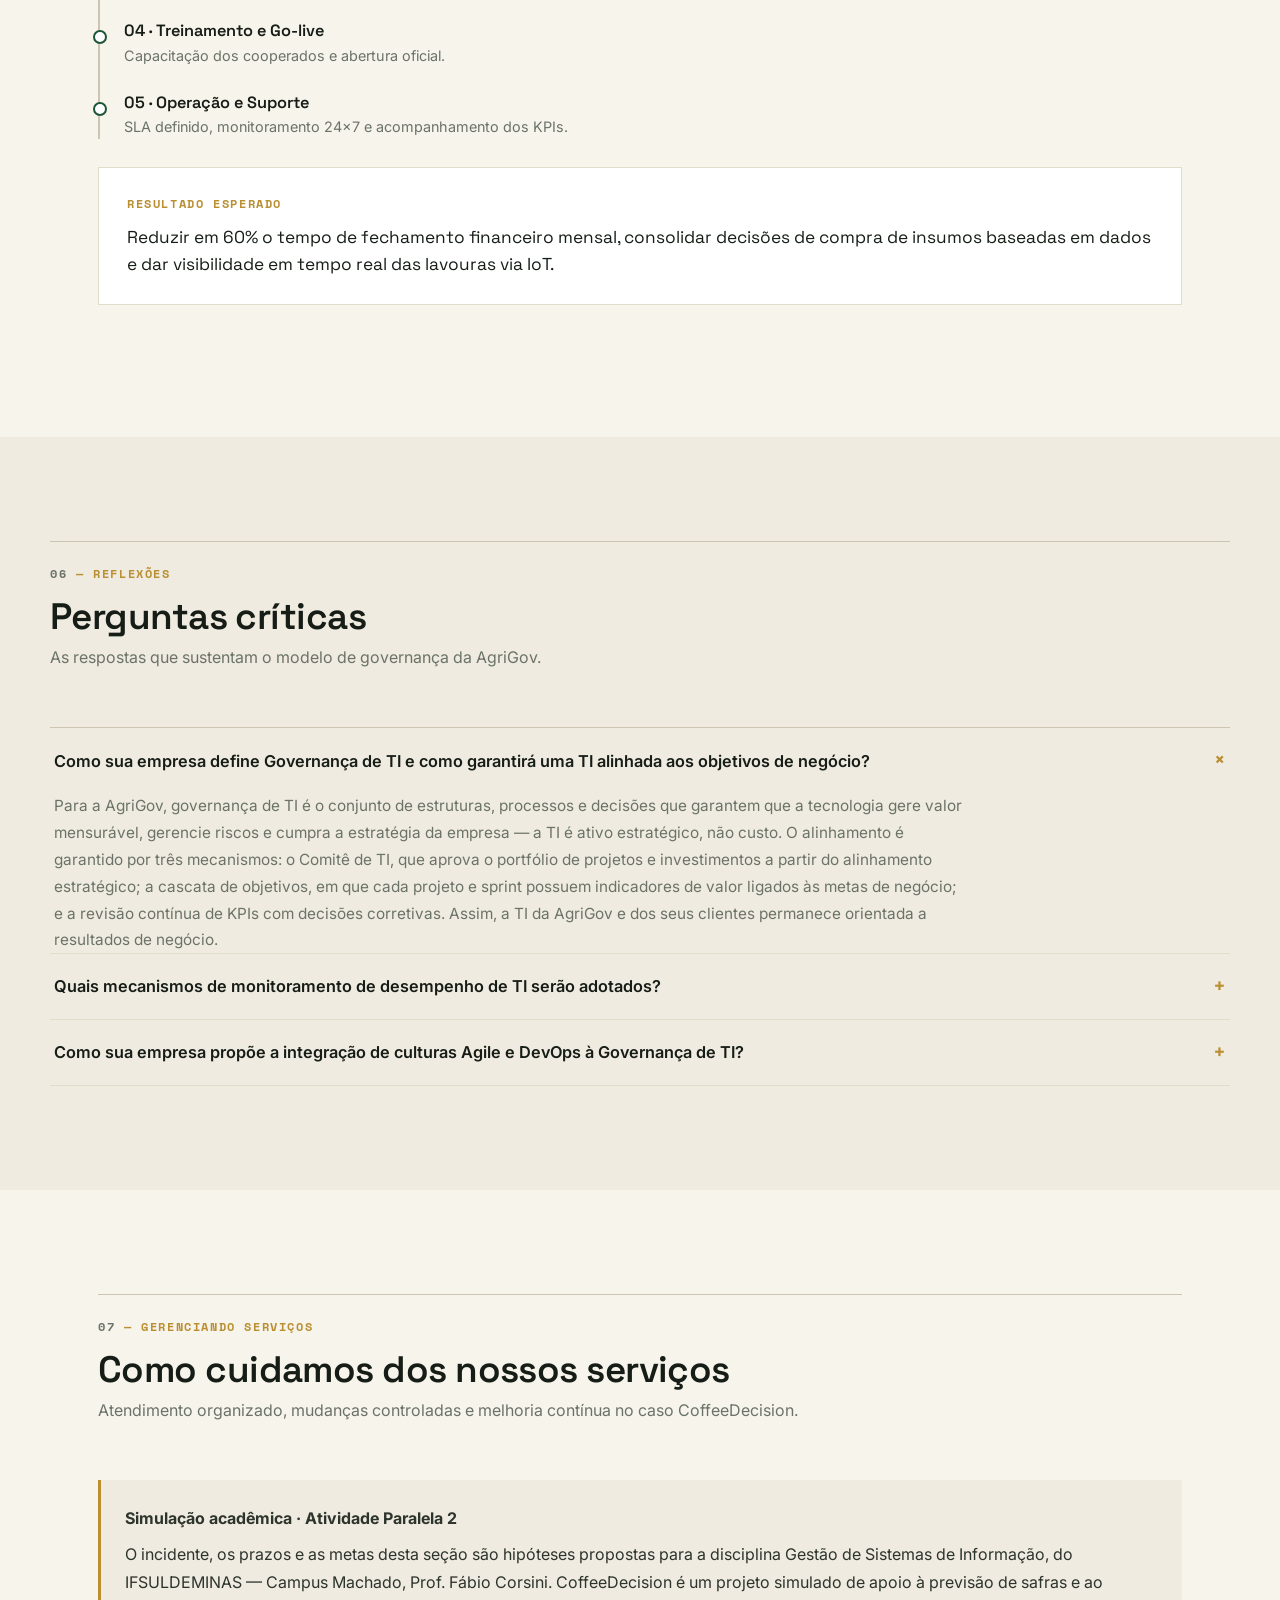
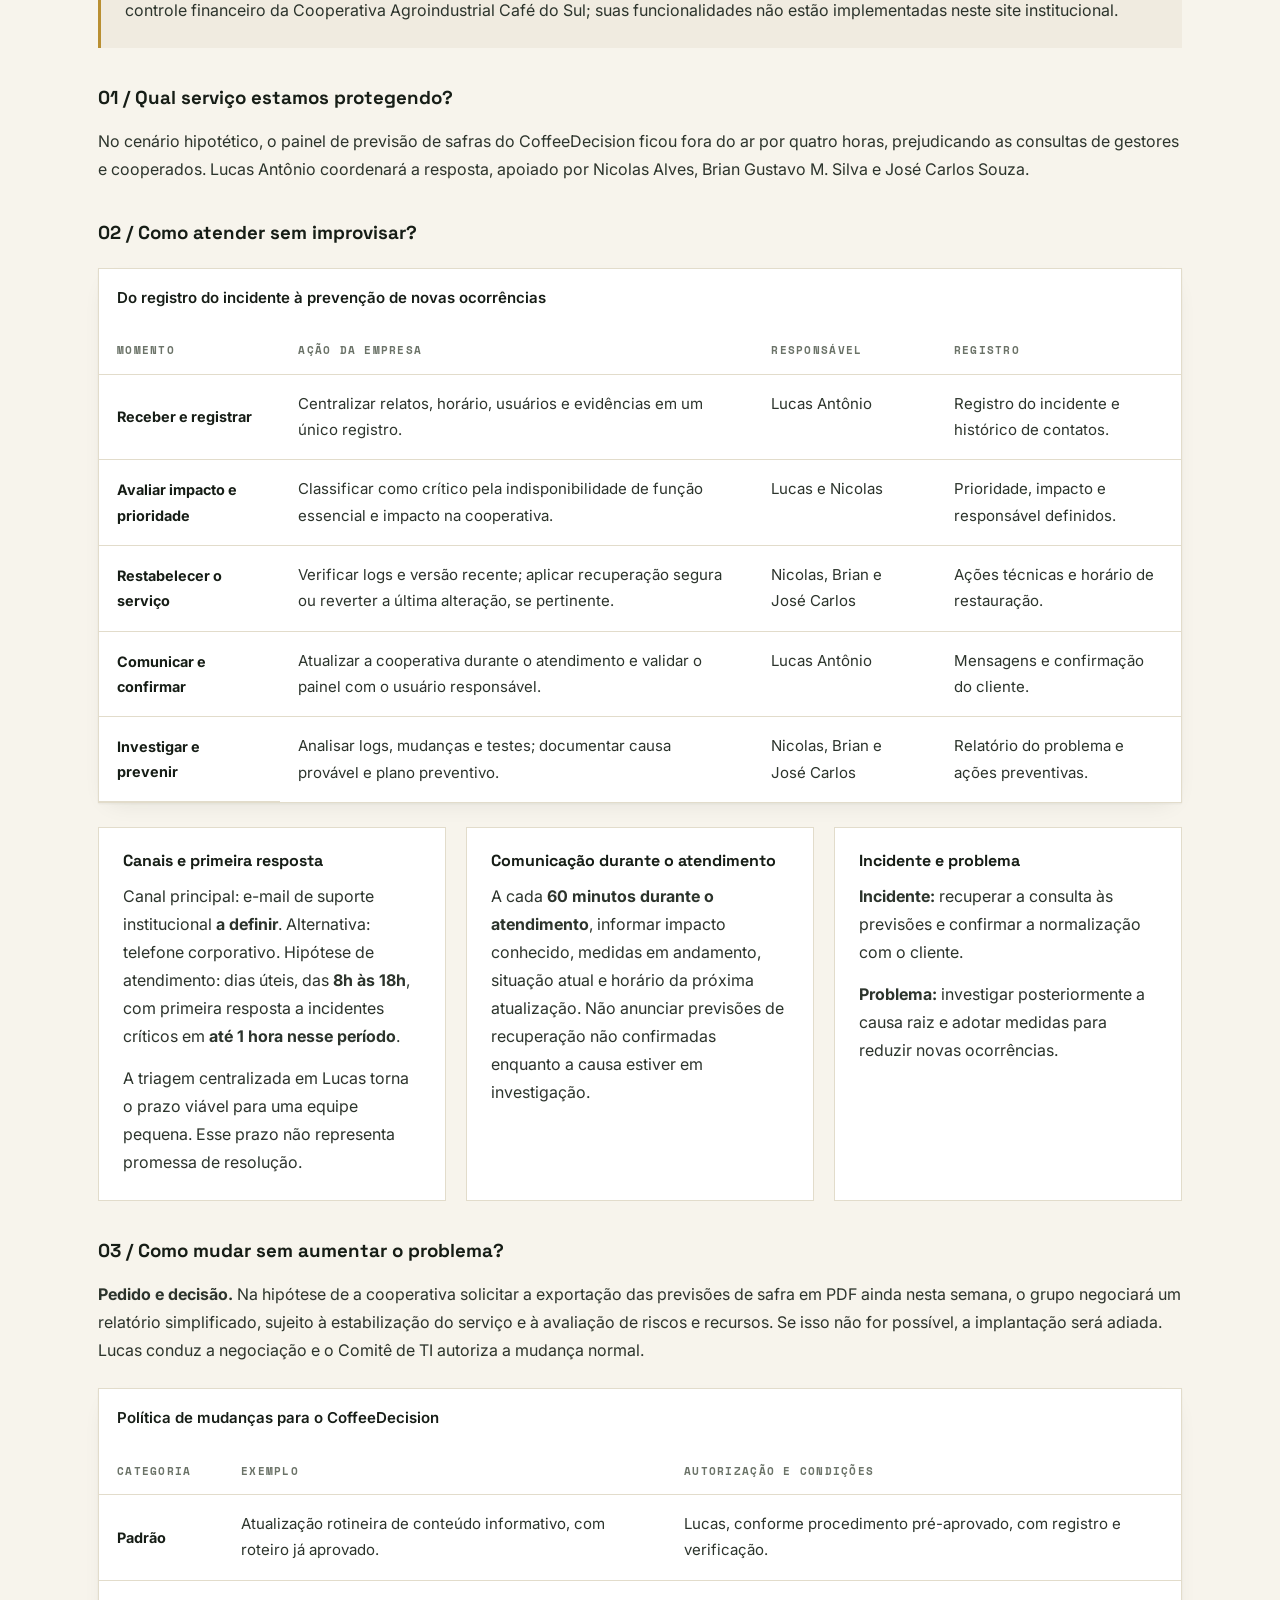
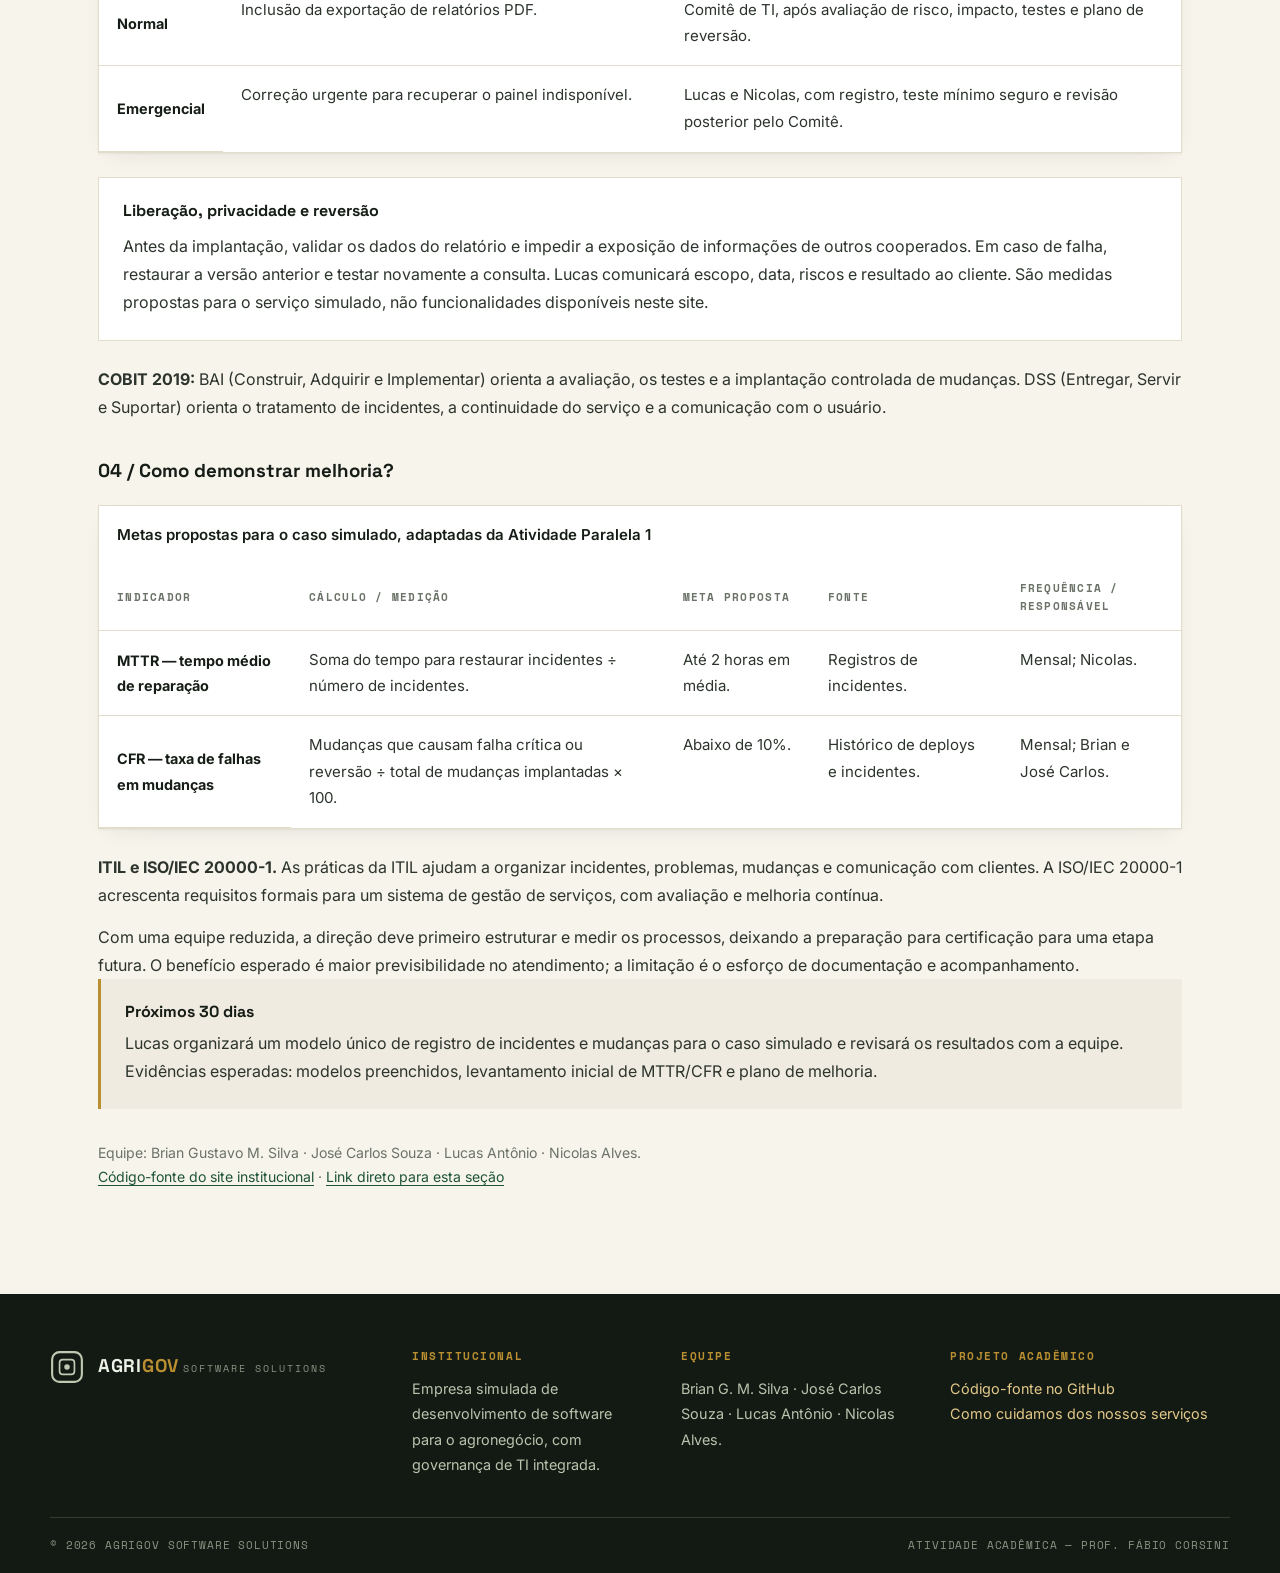
==== commit 5b8f6a95: "Adiciona gestão de serviços do caso CoffeeDecision" ====
--- a/index.html
+++ b/index.html
@@ -48,6 +48,7 @@
           <li><a href="#kpis">Métricas</a></li>
           <li><a href="#projeto">Projeto</a></li>
           <li><a href="#reflexao">Reflexões</a></li>
+          <li><a href="#servicos">Serviços</a></li>
         </ul>
 
         <div class="nav__acoes">
@@ -167,7 +168,7 @@
           </div>
         </header>
 
-        <ol class="processos" id="processos"></ol>
+        <ol class="processos" id="listaProcessos"></ol>
       </section>
 
       <!-- ==================== KPIs ==================== -->
@@ -180,7 +181,7 @@
           </div>
         </header>
 
-        <div class="painel-kpis" id="kpis"></div>
+        <div class="painel-kpis" id="painelKpis"></div>
       </section>
 
       <!-- ==================== PROJETO ==================== -->
@@ -189,7 +190,7 @@
           <p class="eyebrow"><span>05</span> — Projeto simulado</p>
           <div>
             <h2>Caso de aplicação prática</h2>
-            <p class="secao__desc">Como a AgriGov aplica suas definições de governança em um projeto real.</p>
+            <p class="secao__desc">Como a AgriGov aplica suas definições de governança em um projeto simulado.</p>
           </div>
         </header>
 
@@ -224,6 +225,84 @@
         </header>
 
         <div class="perguntas" id="perguntas"></div>
+      </section>
+      <!-- ==================== GESTÃO DE SERVIÇOS ==================== -->
+      <section id="servicos" class="secao servicos" aria-labelledby="servicosTitulo">
+        <header class="secao__cabecalho">
+          <p class="eyebrow"><span>07</span> — Gerenciando serviços</p>
+          <div>
+            <h2 id="servicosTitulo">Como cuidamos dos nossos serviços</h2>
+            <p class="secao__desc">Atendimento organizado, mudanças controladas e melhoria contínua no caso CoffeeDecision.</p>
+          </div>
+        </header>
+
+        <aside class="servicos__aviso" aria-label="Contexto acadêmico">
+          <strong>Simulação acadêmica · Atividade Paralela 2</strong>
+          <p>O incidente, os prazos e as metas desta seção são hipóteses propostas para a disciplina Gestão de Sistemas de Informação, do IFSULDEMINAS — Campus Machado, Prof. Fábio Corsini. CoffeeDecision é um projeto simulado de apoio à previsão de safras e ao controle financeiro da Cooperativa Agroindustrial Café do Sul; suas funcionalidades não estão implementadas neste site institucional.</p>
+        </aside>
+
+        <article class="servicos__bloco">
+          <h3>01 / Qual serviço estamos protegendo?</h3>
+          <p>No cenário hipotético, o painel de previsão de safras do CoffeeDecision ficou fora do ar por quatro horas, prejudicando as consultas de gestores e cooperados. Lucas Antônio coordenará a resposta, apoiado por Nicolas Alves, Brian Gustavo M. Silva e José Carlos Souza.</p>
+        </article>
+
+        <article class="servicos__bloco">
+          <h3>02 / Como atender sem improvisar?</h3>
+          <div class="tabela-wrap" role="region" aria-label="Etapas do atendimento" tabindex="0">
+            <table>
+              <caption>Do registro do incidente à prevenção de novas ocorrências</caption>
+              <thead><tr><th scope="col">Momento</th><th scope="col">Ação da empresa</th><th scope="col">Responsável</th><th scope="col">Registro</th></tr></thead>
+              <tbody>
+                <tr><th scope="row">Receber e registrar</th><td>Centralizar relatos, horário, usuários e evidências em um único registro.</td><td>Lucas Antônio</td><td>Registro do incidente e histórico de contatos.</td></tr>
+                <tr><th scope="row">Avaliar impacto e prioridade</th><td>Classificar como crítico pela indisponibilidade de função essencial e impacto na cooperativa.</td><td>Lucas e Nicolas</td><td>Prioridade, impacto e responsável definidos.</td></tr>
+                <tr><th scope="row">Restabelecer o serviço</th><td>Verificar logs e versão recente; aplicar recuperação segura ou reverter a última alteração, se pertinente.</td><td>Nicolas, Brian e José Carlos</td><td>Ações técnicas e horário de restauração.</td></tr>
+                <tr><th scope="row">Comunicar e confirmar</th><td>Atualizar a cooperativa durante o atendimento e validar o painel com o usuário responsável.</td><td>Lucas Antônio</td><td>Mensagens e confirmação do cliente.</td></tr>
+                <tr><th scope="row">Investigar e prevenir</th><td>Analisar logs, mudanças e testes; documentar causa provável e plano preventivo.</td><td>Nicolas, Brian e José Carlos</td><td>Relatório do problema e ações preventivas.</td></tr>
+              </tbody>
+            </table>
+          </div>
+          <div class="servicos__grade">
+            <div class="servicos__card"><h4>Canais e primeira resposta</h4><p>Canal principal: e-mail de suporte institucional <strong>a definir</strong>. Alternativa: telefone corporativo. Hipótese de atendimento: dias úteis, das <strong>8h às 18h</strong>, com primeira resposta a incidentes críticos em <strong>até 1 hora nesse período</strong>.</p><p>A triagem centralizada em Lucas torna o prazo viável para uma equipe pequena. Esse prazo não representa promessa de resolução.</p></div>
+            <div class="servicos__card"><h4>Comunicação durante o atendimento</h4><p>A cada <strong>60 minutos durante o atendimento</strong>, informar impacto conhecido, medidas em andamento, situação atual e horário da próxima atualização. Não anunciar previsões de recuperação não confirmadas enquanto a causa estiver em investigação.</p></div>
+            <div class="servicos__card"><h4>Incidente e problema</h4><p><strong>Incidente:</strong> recuperar a consulta às previsões e confirmar a normalização com o cliente.</p><p><strong>Problema:</strong> investigar posteriormente a causa raiz e adotar medidas para reduzir novas ocorrências.</p></div>
+          </div>
+        </article>
+
+        <article class="servicos__bloco">
+          <h3>03 / Como mudar sem aumentar o problema?</h3>
+          <p><strong>Pedido e decisão.</strong> Na hipótese de a cooperativa solicitar a exportação das previsões de safra em PDF ainda nesta semana, o grupo negociará um relatório simplificado, sujeito à estabilização do serviço e à avaliação de riscos e recursos. Se isso não for possível, a implantação será adiada. Lucas conduz a negociação e o Comitê de TI autoriza a mudança normal.</p>
+          <div class="tabela-wrap" role="region" aria-label="Política de mudanças" tabindex="0">
+            <table>
+              <caption>Política de mudanças para o CoffeeDecision</caption>
+              <thead><tr><th scope="col">Categoria</th><th scope="col">Exemplo</th><th scope="col">Autorização e condições</th></tr></thead>
+              <tbody>
+                <tr><th scope="row">Padrão</th><td>Atualização rotineira de conteúdo informativo, com roteiro já aprovado.</td><td>Lucas, conforme procedimento pré-aprovado, com registro e verificação.</td></tr>
+                <tr><th scope="row">Normal</th><td>Inclusão da exportação de relatórios PDF.</td><td>Comitê de TI, após avaliação de risco, impacto, testes e plano de reversão.</td></tr>
+                <tr><th scope="row">Emergencial</th><td>Correção urgente para recuperar o painel indisponível.</td><td>Lucas e Nicolas, com registro, teste mínimo seguro e revisão posterior pelo Comitê.</td></tr>
+              </tbody>
+            </table>
+          </div>
+          <div class="servicos__card"><h4>Liberação, privacidade e reversão</h4><p>Antes da implantação, validar os dados do relatório e impedir a exposição de informações de outros cooperados. Em caso de falha, restaurar a versão anterior e testar novamente a consulta. Lucas comunicará escopo, data, riscos e resultado ao cliente. São medidas propostas para o serviço simulado, não funcionalidades disponíveis neste site.</p></div>
+          <p><strong>COBIT 2019:</strong> BAI (Construir, Adquirir e Implementar) orienta a avaliação, os testes e a implantação controlada de mudanças. DSS (Entregar, Servir e Suportar) orienta o tratamento de incidentes, a continuidade do serviço e a comunicação com o usuário.</p>
+        </article>
+
+        <article class="servicos__bloco">
+          <h3>04 / Como demonstrar melhoria?</h3>
+          <div class="tabela-wrap" role="region" aria-label="Indicadores de melhoria" tabindex="0">
+            <table>
+              <caption>Metas propostas para o caso simulado, adaptadas da Atividade Paralela 1</caption>
+              <thead><tr><th scope="col">Indicador</th><th scope="col">Cálculo / medição</th><th scope="col">Meta proposta</th><th scope="col">Fonte</th><th scope="col">Frequência / responsável</th></tr></thead>
+              <tbody>
+                <tr><th scope="row">MTTR — tempo médio de reparação</th><td>Soma do tempo para restaurar incidentes ÷ número de incidentes.</td><td>Até 2 horas em média.</td><td>Registros de incidentes.</td><td>Mensal; Nicolas.</td></tr>
+                <tr><th scope="row">CFR — taxa de falhas em mudanças</th><td>Mudanças que causam falha crítica ou reversão ÷ total de mudanças implantadas × 100.</td><td>Abaixo de 10%.</td><td>Histórico de deploys e incidentes.</td><td>Mensal; Brian e José Carlos.</td></tr>
+              </tbody>
+            </table>
+          </div>
+          <p><strong>ITIL e ISO/IEC 20000-1.</strong> As práticas da ITIL ajudam a organizar incidentes, problemas, mudanças e comunicação com clientes. A ISO/IEC 20000-1 acrescenta requisitos formais para um sistema de gestão de serviços, com avaliação e melhoria contínua.</p>
+          <p>Com uma equipe reduzida, a direção deve primeiro estruturar e medir os processos, deixando a preparação para certificação para uma etapa futura. O benefício esperado é maior previsibilidade no atendimento; a limitação é o esforço de documentação e acompanhamento.</p>
+          <div class="servicos__aviso"><h4>Próximos 30 dias</h4><p>Lucas organizará um modelo único de registro de incidentes e mudanças para o caso simulado e revisará os resultados com a equipe. Evidências esperadas: modelos preenchidos, levantamento inicial de MTTR/CFR e plano de melhoria.</p></div>
+        </article>
+        <p class="servicos__fonte">Equipe: Brian Gustavo M. Silva · José Carlos Souza · Lucas Antônio · Nicolas Alves.<br /><a href="https://github.com/BrianMartins2006/AgriGov">Código-fonte do site institucional</a> · <a href="#servicos">Link direto para esta seção</a></p>
       </section>
     </main>
 
@@ -252,6 +331,9 @@
         </div>
 
         <div class="rodape__col">
+          <h4>Projeto acadêmico</h4>
+          <p><a id="linkGithub" href="https://github.com/BrianMartins2006/AgriGov">Código-fonte no GitHub</a></p>
+          <p><a href="#servicos">Como cuidamos dos nossos serviços</a></p>
         </div>
       </div>
       <div class="rodape__base">
@@ -263,4 +345,4 @@
     <script src="js/dados.js"></script>
     <script src="js/app.js"></script>
   </body>
-</html>+</html>
--- a/css/style.css
+++ b/css/style.css
@@ -638,6 +638,26 @@
   color: rgba(238, 242, 230, 0.8);
 }
 
+/* Gestão de serviços: tabelas acessíveis e leitura em telas pequenas. */
+.servicos__bloco { margin-top: 40px; }
+.servicos__bloco h3 { margin-bottom: 18px; }
+.servicos__bloco p + p { margin-top: 14px; }
+.servicos__bloco > .tabela-wrap,
+.servicos__bloco > .servicos__card { margin: 24px 0; }
+.servicos__aviso { padding: 24px; border-left: 3px solid var(--dourado); background: var(--bloqueio); }
+.servicos__aviso p { margin-top: 8px; }
+.servicos__grade { display: grid; grid-template-columns: repeat(3, minmax(0, 1fr)); gap: 20px; margin: 24px 0; }
+.servicos__card { padding: 24px; border: 1px solid var(--fino); background: var(--superficie); }
+.servicos__card h4 { margin-bottom: 12px; }
+.servicos caption { padding: 16px 18px; text-align: left; font-weight: 600; color: var(--tinta); }
+.servicos table { min-width: 700px; }
+.servicos tbody th { font-family: var(--f-body); font-size: 0.9rem; letter-spacing: normal; text-transform: none; color: var(--tinta); }
+.servicos__fonte { margin-top: 32px; color: var(--cinza); font-size: 0.88rem; }
+.servicos a { text-decoration: underline; text-underline-offset: 3px; }
+.servicos .tabela-wrap:focus-visible { outline: 2px solid var(--dourado); outline-offset: 4px; }
+@media (max-width: 1100px) { .nav__links a { padding-inline: 8px; } }
+@media (max-width: 820px) { .servicos__grade { grid-template-columns: 1fr; } }
+
 /* tabela */
 .tabela-wrap {
   overflow-x: auto;
@@ -1241,4 +1261,4 @@
 
 ::-webkit-scrollbar-thumb:hover {
   background: var(--pinho);
-}+}
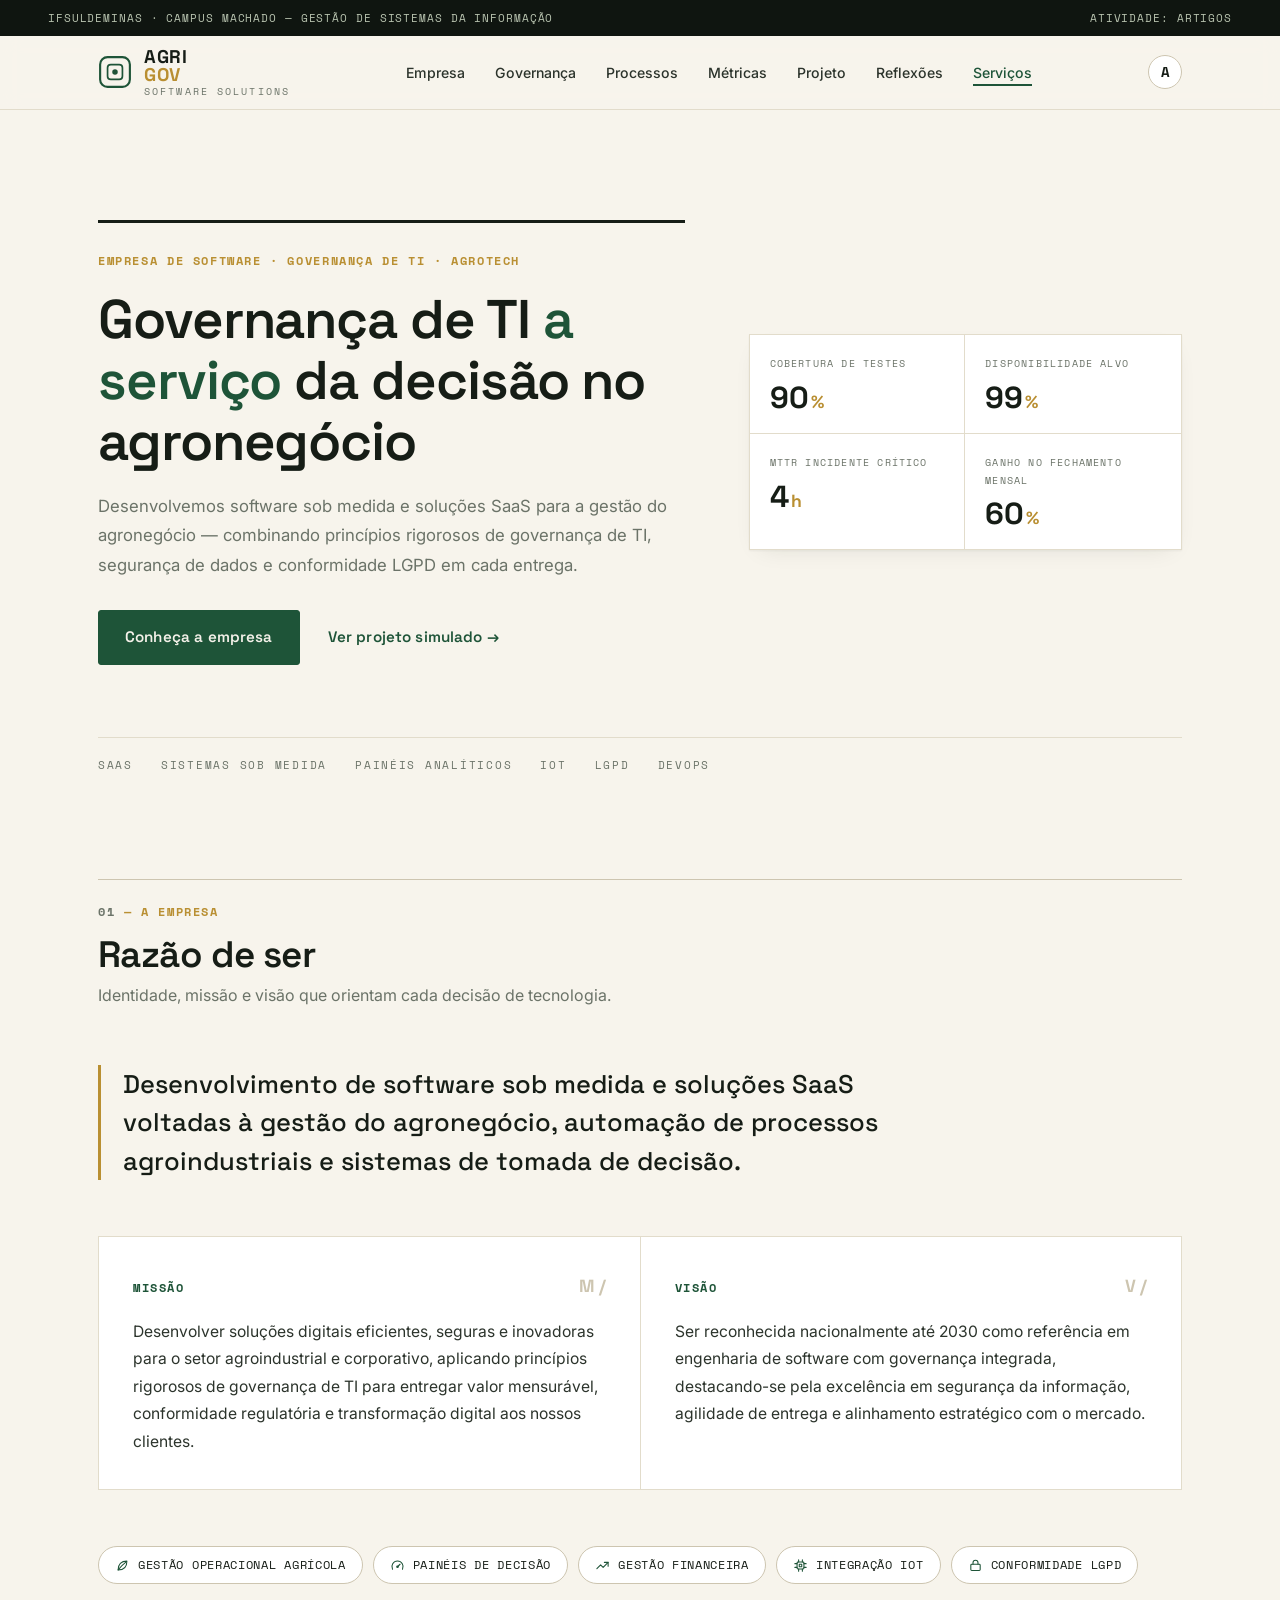
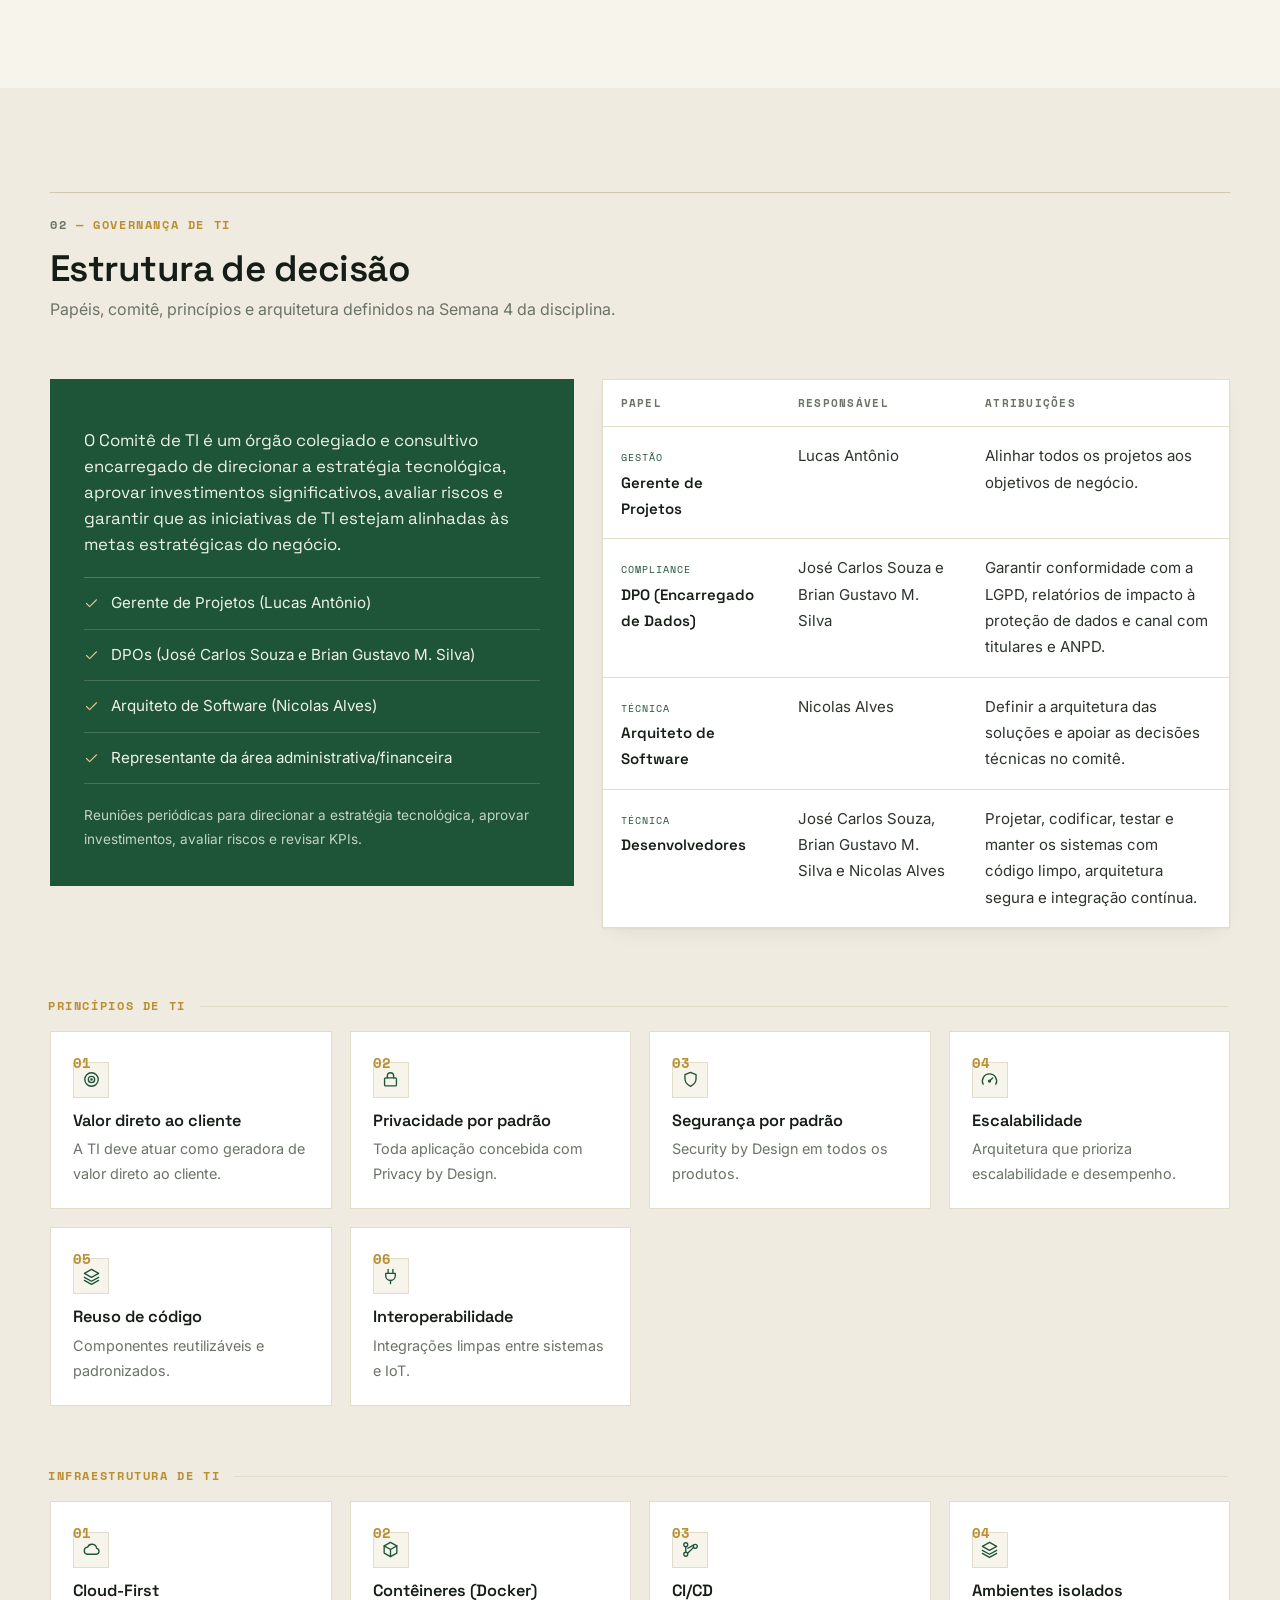
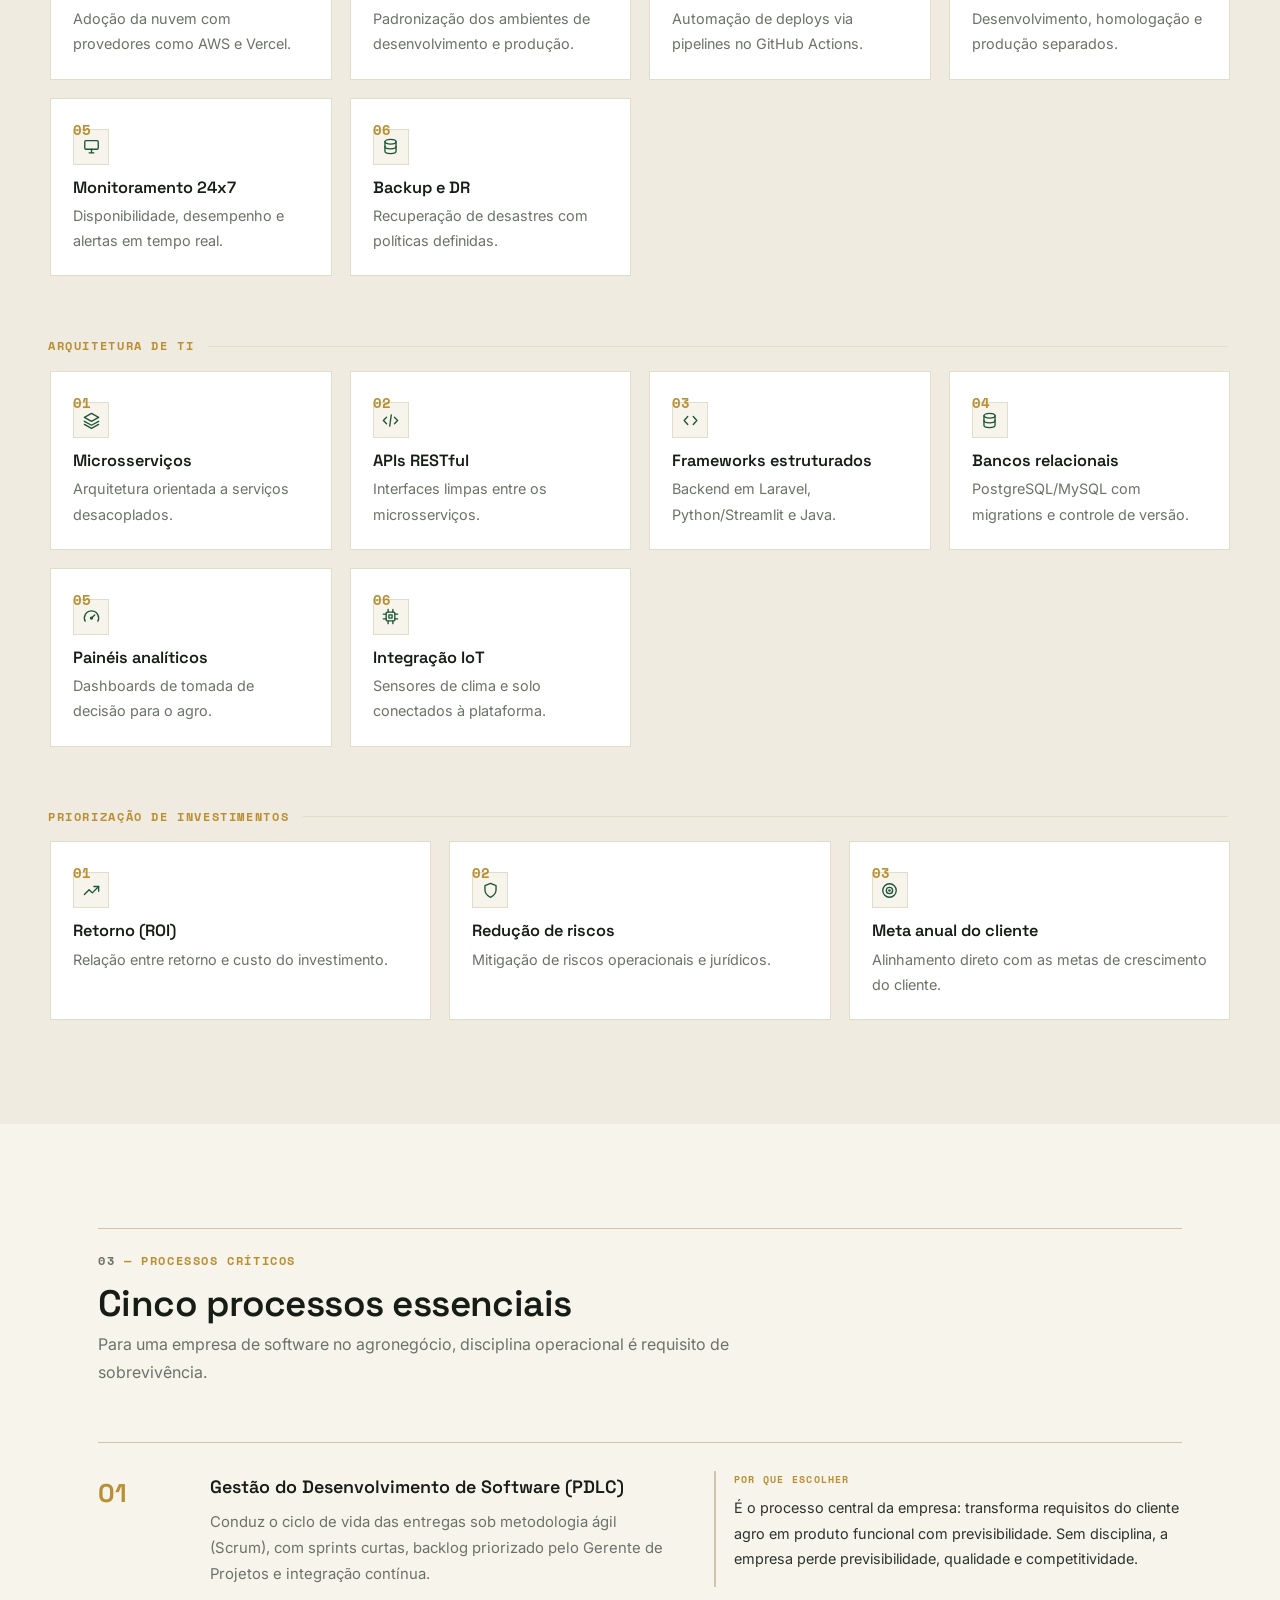
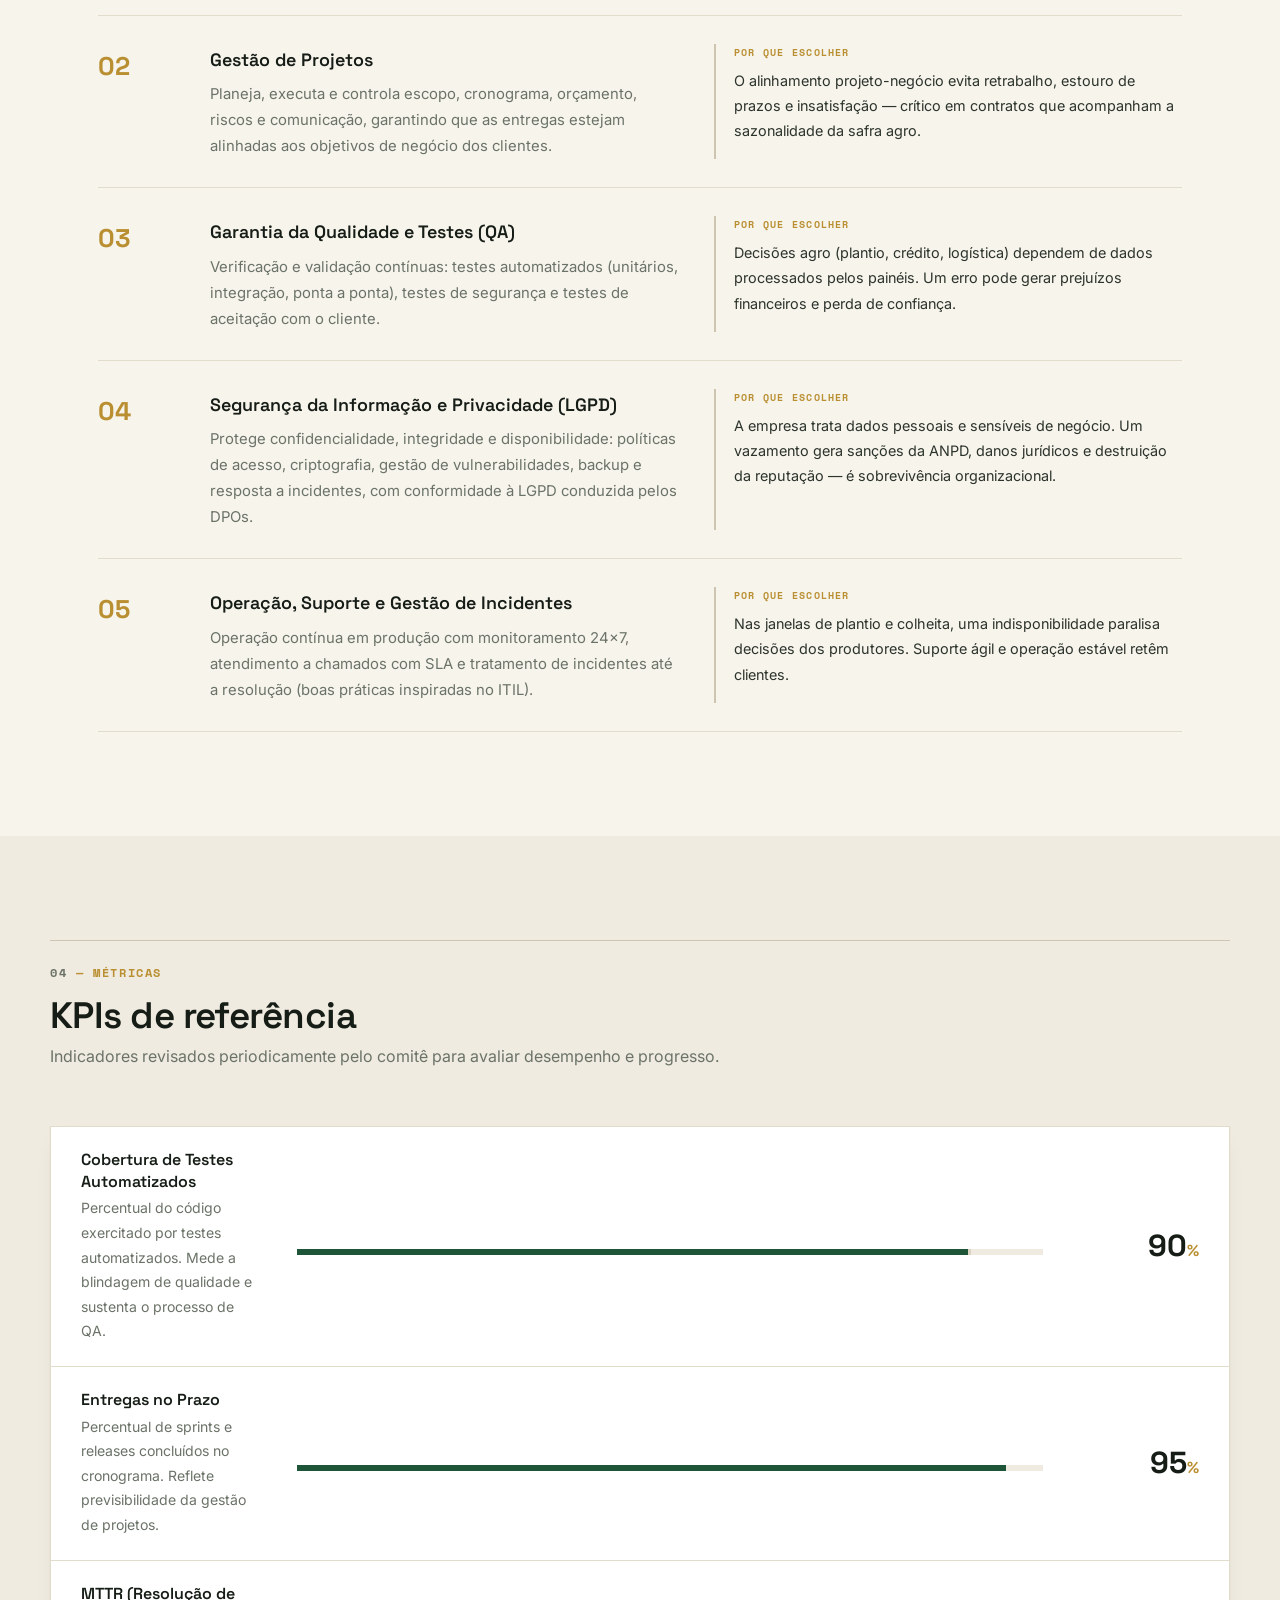
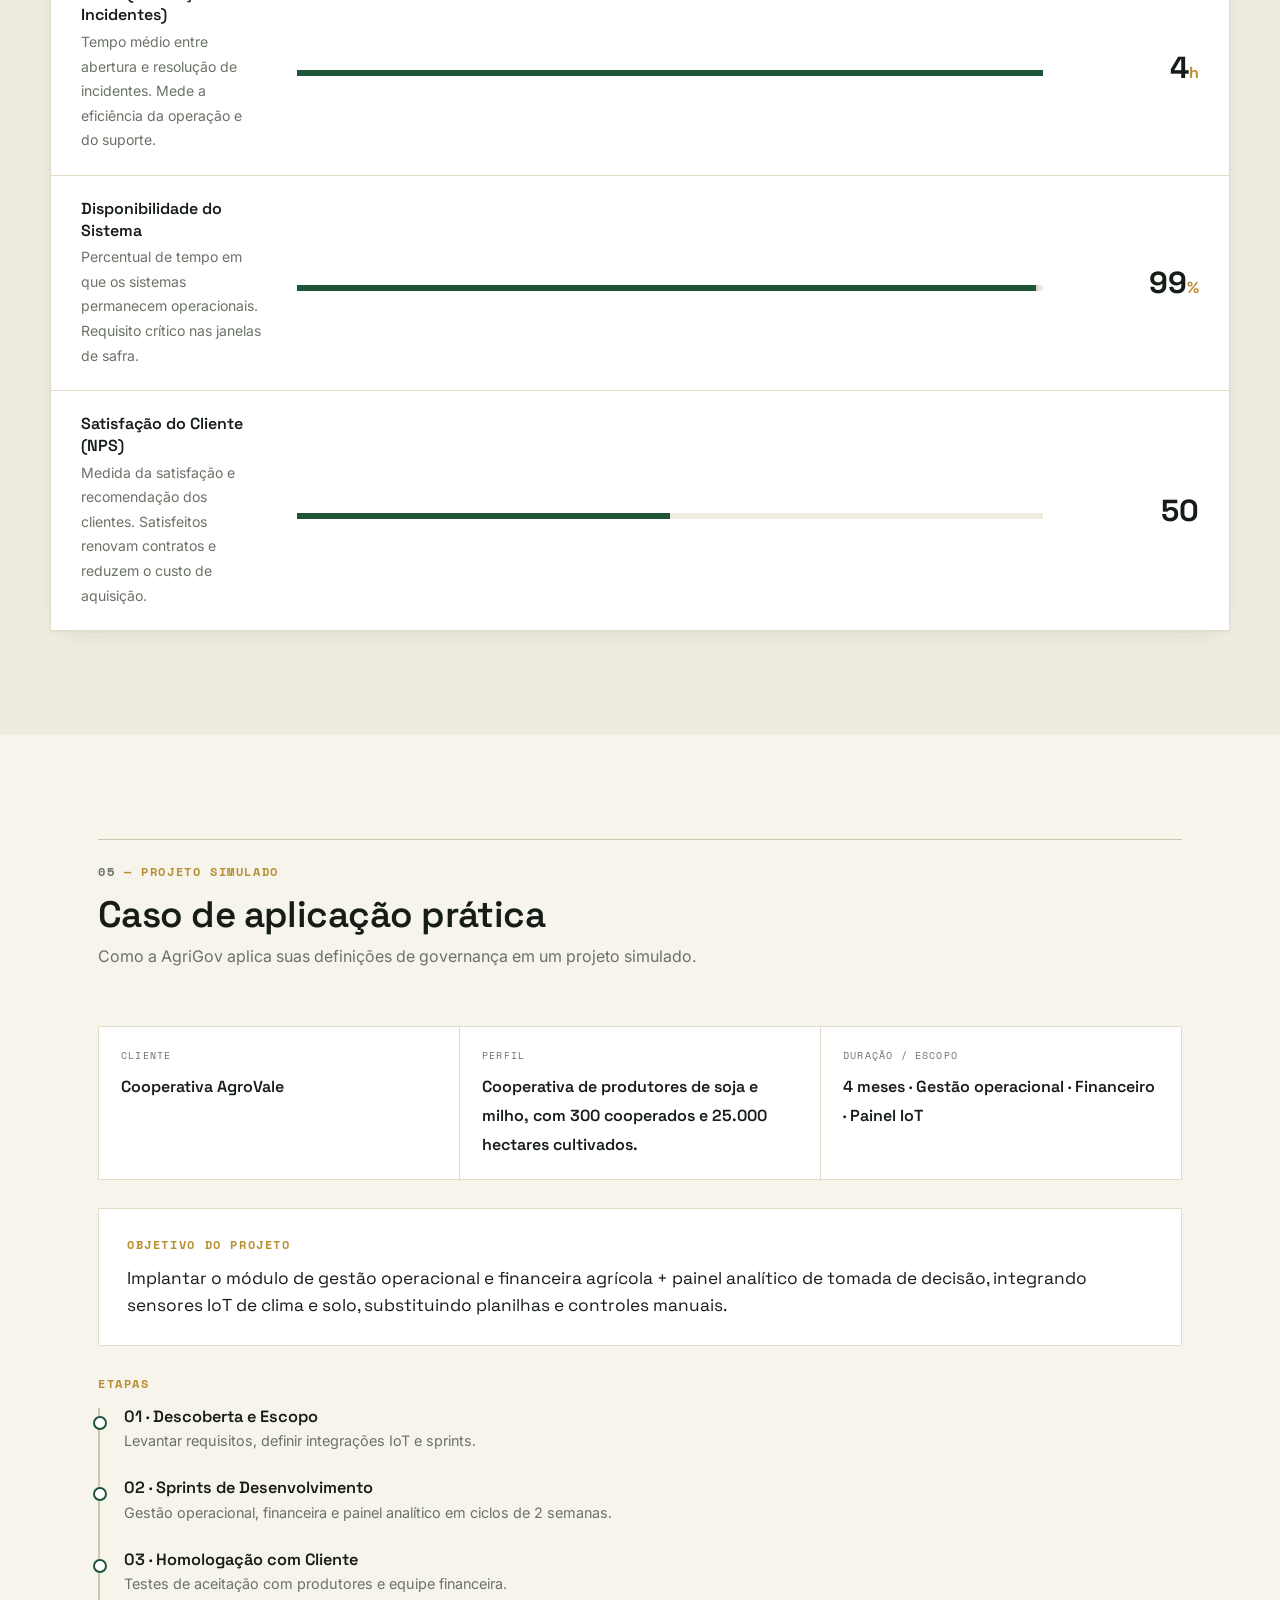
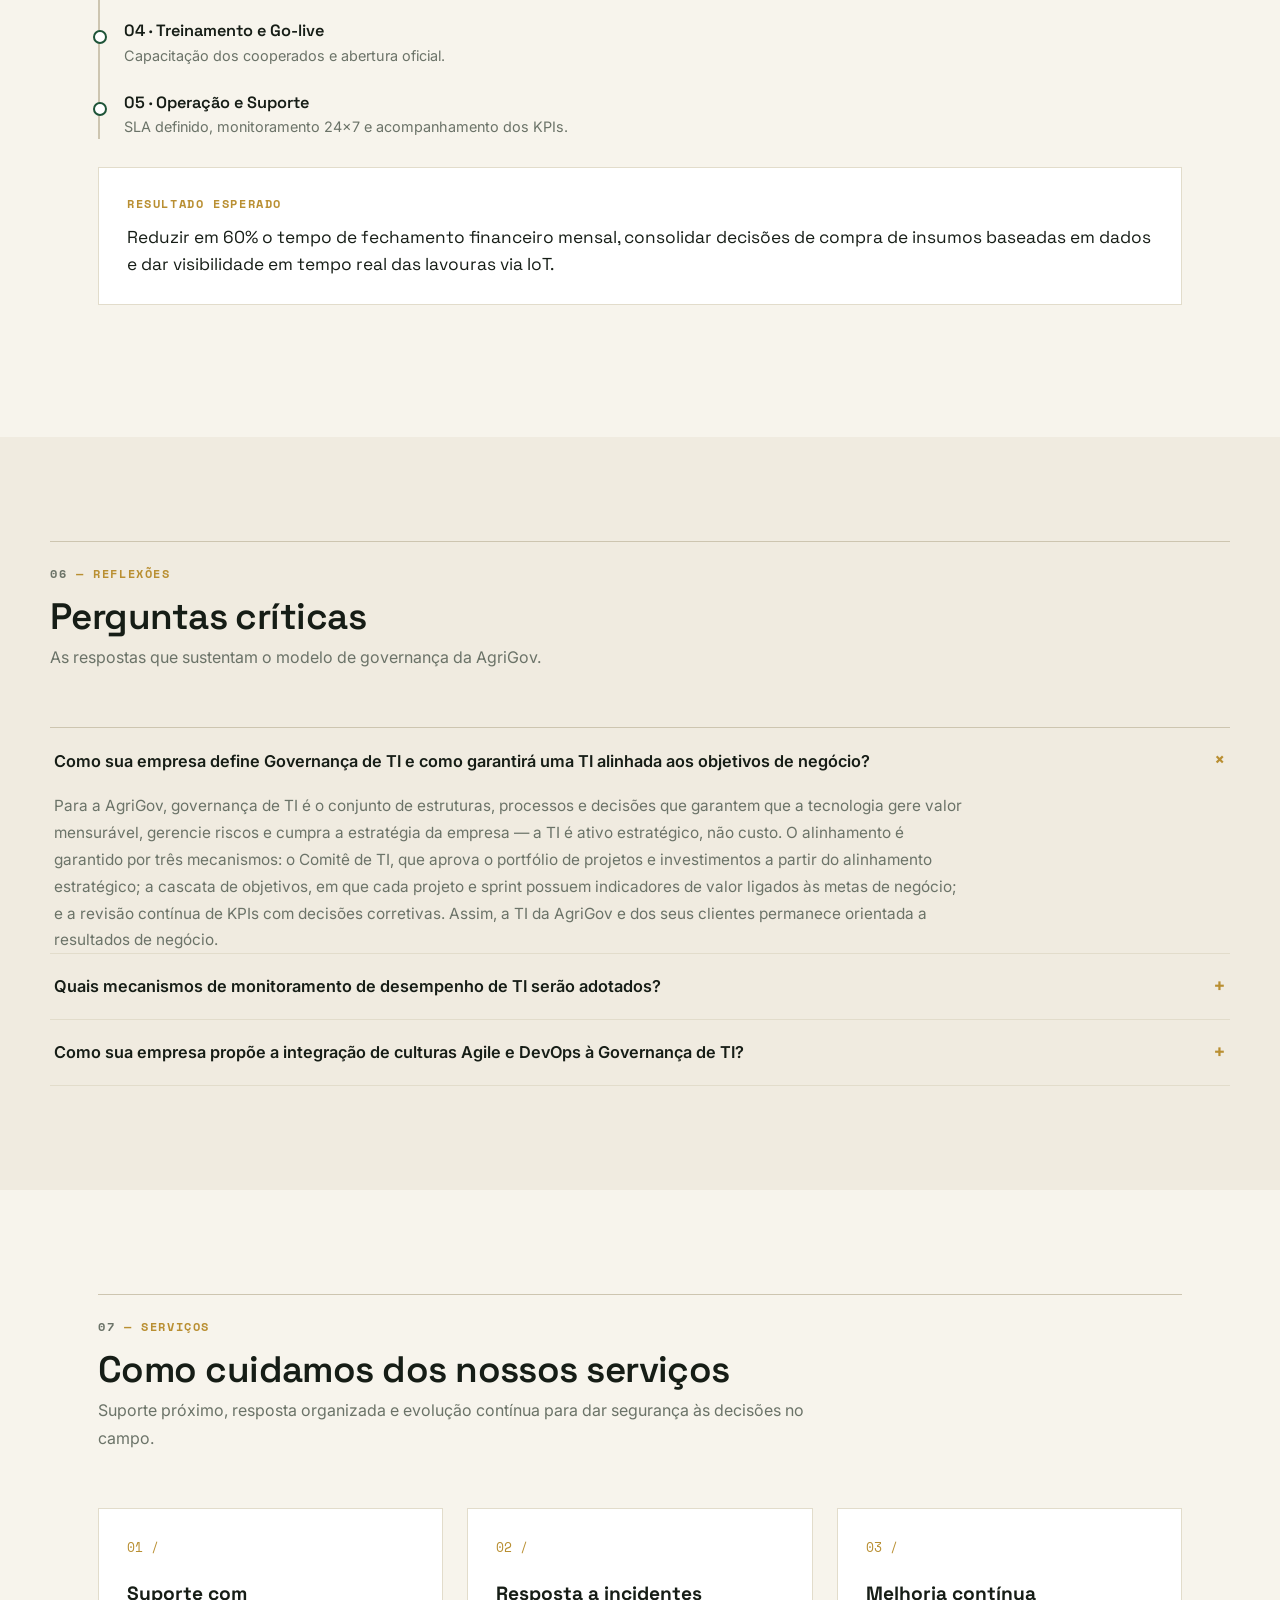
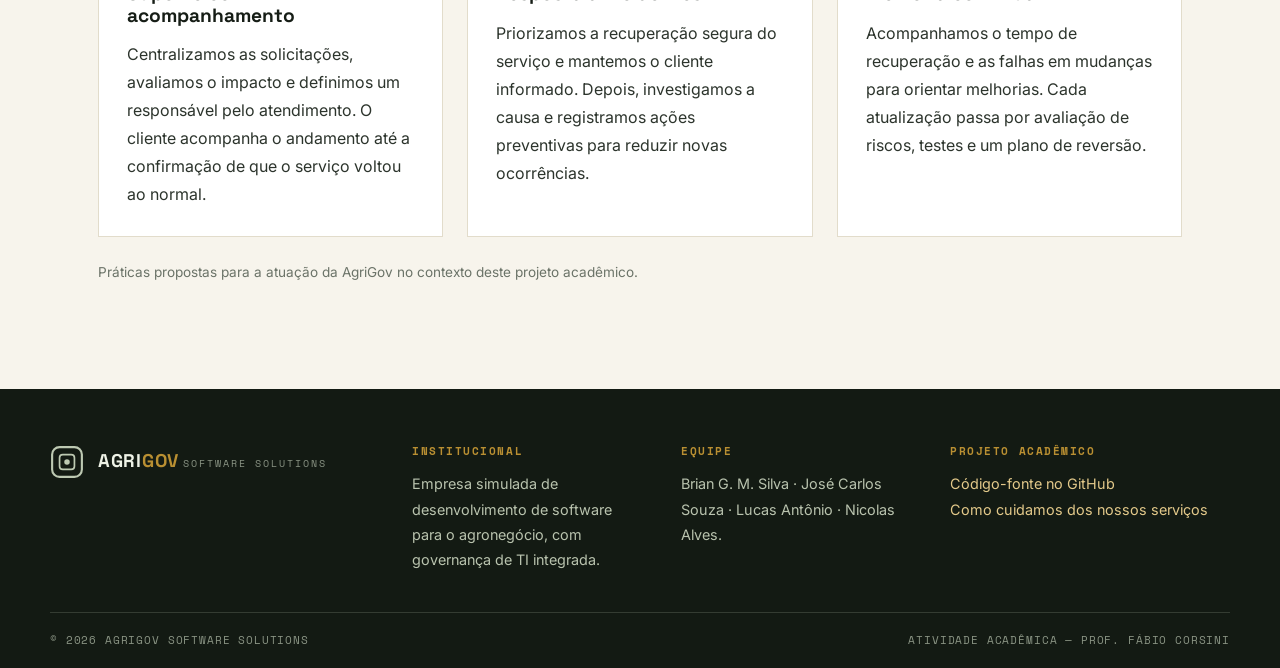
==== commit 467d2f16: "Resume seção de serviços para apresentação institucional" ====
--- a/index.html
+++ b/index.html
@@ -226,83 +226,34 @@
 
         <div class="perguntas" id="perguntas"></div>
       </section>
-      <!-- ==================== GESTÃO DE SERVIÇOS ==================== -->
-      <section id="servicos" class="secao servicos" aria-labelledby="servicosTitulo">
-        <header class="secao__cabecalho">
-          <p class="eyebrow"><span>07</span> — Gerenciando serviços</p>
+      <!-- ==================== SERVIÇOS ==================== -->
+      <section id="servicos" class="secao" aria-labelledby="servicosTitulo">
+        <header class="secao__cabecalho">
+          <p class="eyebrow"><span>07</span> — Serviços</p>
           <div>
             <h2 id="servicosTitulo">Como cuidamos dos nossos serviços</h2>
-            <p class="secao__desc">Atendimento organizado, mudanças controladas e melhoria contínua no caso CoffeeDecision.</p>
-          </div>
-        </header>
-
-        <aside class="servicos__aviso" aria-label="Contexto acadêmico">
-          <strong>Simulação acadêmica · Atividade Paralela 2</strong>
-          <p>O incidente, os prazos e as metas desta seção são hipóteses propostas para a disciplina Gestão de Sistemas de Informação, do IFSULDEMINAS — Campus Machado, Prof. Fábio Corsini. CoffeeDecision é um projeto simulado de apoio à previsão de safras e ao controle financeiro da Cooperativa Agroindustrial Café do Sul; suas funcionalidades não estão implementadas neste site institucional.</p>
-        </aside>
-
-        <article class="servicos__bloco">
-          <h3>01 / Qual serviço estamos protegendo?</h3>
-          <p>No cenário hipotético, o painel de previsão de safras do CoffeeDecision ficou fora do ar por quatro horas, prejudicando as consultas de gestores e cooperados. Lucas Antônio coordenará a resposta, apoiado por Nicolas Alves, Brian Gustavo M. Silva e José Carlos Souza.</p>
-        </article>
-
-        <article class="servicos__bloco">
-          <h3>02 / Como atender sem improvisar?</h3>
-          <div class="tabela-wrap" role="region" aria-label="Etapas do atendimento" tabindex="0">
-            <table>
-              <caption>Do registro do incidente à prevenção de novas ocorrências</caption>
-              <thead><tr><th scope="col">Momento</th><th scope="col">Ação da empresa</th><th scope="col">Responsável</th><th scope="col">Registro</th></tr></thead>
-              <tbody>
-                <tr><th scope="row">Receber e registrar</th><td>Centralizar relatos, horário, usuários e evidências em um único registro.</td><td>Lucas Antônio</td><td>Registro do incidente e histórico de contatos.</td></tr>
-                <tr><th scope="row">Avaliar impacto e prioridade</th><td>Classificar como crítico pela indisponibilidade de função essencial e impacto na cooperativa.</td><td>Lucas e Nicolas</td><td>Prioridade, impacto e responsável definidos.</td></tr>
-                <tr><th scope="row">Restabelecer o serviço</th><td>Verificar logs e versão recente; aplicar recuperação segura ou reverter a última alteração, se pertinente.</td><td>Nicolas, Brian e José Carlos</td><td>Ações técnicas e horário de restauração.</td></tr>
-                <tr><th scope="row">Comunicar e confirmar</th><td>Atualizar a cooperativa durante o atendimento e validar o painel com o usuário responsável.</td><td>Lucas Antônio</td><td>Mensagens e confirmação do cliente.</td></tr>
-                <tr><th scope="row">Investigar e prevenir</th><td>Analisar logs, mudanças e testes; documentar causa provável e plano preventivo.</td><td>Nicolas, Brian e José Carlos</td><td>Relatório do problema e ações preventivas.</td></tr>
-              </tbody>
-            </table>
-          </div>
-          <div class="servicos__grade">
-            <div class="servicos__card"><h4>Canais e primeira resposta</h4><p>Canal principal: e-mail de suporte institucional <strong>a definir</strong>. Alternativa: telefone corporativo. Hipótese de atendimento: dias úteis, das <strong>8h às 18h</strong>, com primeira resposta a incidentes críticos em <strong>até 1 hora nesse período</strong>.</p><p>A triagem centralizada em Lucas torna o prazo viável para uma equipe pequena. Esse prazo não representa promessa de resolução.</p></div>
-            <div class="servicos__card"><h4>Comunicação durante o atendimento</h4><p>A cada <strong>60 minutos durante o atendimento</strong>, informar impacto conhecido, medidas em andamento, situação atual e horário da próxima atualização. Não anunciar previsões de recuperação não confirmadas enquanto a causa estiver em investigação.</p></div>
-            <div class="servicos__card"><h4>Incidente e problema</h4><p><strong>Incidente:</strong> recuperar a consulta às previsões e confirmar a normalização com o cliente.</p><p><strong>Problema:</strong> investigar posteriormente a causa raiz e adotar medidas para reduzir novas ocorrências.</p></div>
-          </div>
-        </article>
-
-        <article class="servicos__bloco">
-          <h3>03 / Como mudar sem aumentar o problema?</h3>
-          <p><strong>Pedido e decisão.</strong> Na hipótese de a cooperativa solicitar a exportação das previsões de safra em PDF ainda nesta semana, o grupo negociará um relatório simplificado, sujeito à estabilização do serviço e à avaliação de riscos e recursos. Se isso não for possível, a implantação será adiada. Lucas conduz a negociação e o Comitê de TI autoriza a mudança normal.</p>
-          <div class="tabela-wrap" role="region" aria-label="Política de mudanças" tabindex="0">
-            <table>
-              <caption>Política de mudanças para o CoffeeDecision</caption>
-              <thead><tr><th scope="col">Categoria</th><th scope="col">Exemplo</th><th scope="col">Autorização e condições</th></tr></thead>
-              <tbody>
-                <tr><th scope="row">Padrão</th><td>Atualização rotineira de conteúdo informativo, com roteiro já aprovado.</td><td>Lucas, conforme procedimento pré-aprovado, com registro e verificação.</td></tr>
-                <tr><th scope="row">Normal</th><td>Inclusão da exportação de relatórios PDF.</td><td>Comitê de TI, após avaliação de risco, impacto, testes e plano de reversão.</td></tr>
-                <tr><th scope="row">Emergencial</th><td>Correção urgente para recuperar o painel indisponível.</td><td>Lucas e Nicolas, com registro, teste mínimo seguro e revisão posterior pelo Comitê.</td></tr>
-              </tbody>
-            </table>
-          </div>
-          <div class="servicos__card"><h4>Liberação, privacidade e reversão</h4><p>Antes da implantação, validar os dados do relatório e impedir a exposição de informações de outros cooperados. Em caso de falha, restaurar a versão anterior e testar novamente a consulta. Lucas comunicará escopo, data, riscos e resultado ao cliente. São medidas propostas para o serviço simulado, não funcionalidades disponíveis neste site.</p></div>
-          <p><strong>COBIT 2019:</strong> BAI (Construir, Adquirir e Implementar) orienta a avaliação, os testes e a implantação controlada de mudanças. DSS (Entregar, Servir e Suportar) orienta o tratamento de incidentes, a continuidade do serviço e a comunicação com o usuário.</p>
-        </article>
-
-        <article class="servicos__bloco">
-          <h3>04 / Como demonstrar melhoria?</h3>
-          <div class="tabela-wrap" role="region" aria-label="Indicadores de melhoria" tabindex="0">
-            <table>
-              <caption>Metas propostas para o caso simulado, adaptadas da Atividade Paralela 1</caption>
-              <thead><tr><th scope="col">Indicador</th><th scope="col">Cálculo / medição</th><th scope="col">Meta proposta</th><th scope="col">Fonte</th><th scope="col">Frequência / responsável</th></tr></thead>
-              <tbody>
-                <tr><th scope="row">MTTR — tempo médio de reparação</th><td>Soma do tempo para restaurar incidentes ÷ número de incidentes.</td><td>Até 2 horas em média.</td><td>Registros de incidentes.</td><td>Mensal; Nicolas.</td></tr>
-                <tr><th scope="row">CFR — taxa de falhas em mudanças</th><td>Mudanças que causam falha crítica ou reversão ÷ total de mudanças implantadas × 100.</td><td>Abaixo de 10%.</td><td>Histórico de deploys e incidentes.</td><td>Mensal; Brian e José Carlos.</td></tr>
-              </tbody>
-            </table>
-          </div>
-          <p><strong>ITIL e ISO/IEC 20000-1.</strong> As práticas da ITIL ajudam a organizar incidentes, problemas, mudanças e comunicação com clientes. A ISO/IEC 20000-1 acrescenta requisitos formais para um sistema de gestão de serviços, com avaliação e melhoria contínua.</p>
-          <p>Com uma equipe reduzida, a direção deve primeiro estruturar e medir os processos, deixando a preparação para certificação para uma etapa futura. O benefício esperado é maior previsibilidade no atendimento; a limitação é o esforço de documentação e acompanhamento.</p>
-          <div class="servicos__aviso"><h4>Próximos 30 dias</h4><p>Lucas organizará um modelo único de registro de incidentes e mudanças para o caso simulado e revisará os resultados com a equipe. Evidências esperadas: modelos preenchidos, levantamento inicial de MTTR/CFR e plano de melhoria.</p></div>
-        </article>
-        <p class="servicos__fonte">Equipe: Brian Gustavo M. Silva · José Carlos Souza · Lucas Antônio · Nicolas Alves.<br /><a href="https://github.com/BrianMartins2006/AgriGov">Código-fonte do site institucional</a> · <a href="#servicos">Link direto para esta seção</a></p>
+            <p class="secao__desc">Suporte próximo, resposta organizada e evolução contínua para dar segurança às decisões no campo.</p>
+          </div>
+        </header>
+
+        <div class="servicos__grade">
+          <article class="servicos__card">
+            <span class="servicos__indice" aria-hidden="true">01 /</span>
+            <h3>Suporte com acompanhamento</h3>
+            <p>Centralizamos as solicitações, avaliamos o impacto e definimos um responsável pelo atendimento. O cliente acompanha o andamento até a confirmação de que o serviço voltou ao normal.</p>
+          </article>
+          <article class="servicos__card">
+            <span class="servicos__indice" aria-hidden="true">02 /</span>
+            <h3>Resposta a incidentes</h3>
+            <p>Priorizamos a recuperação segura do serviço e mantemos o cliente informado. Depois, investigamos a causa e registramos ações preventivas para reduzir novas ocorrências.</p>
+          </article>
+          <article class="servicos__card">
+            <span class="servicos__indice" aria-hidden="true">03 /</span>
+            <h3>Melhoria contínua</h3>
+            <p>Acompanhamos o tempo de recuperação e as falhas em mudanças para orientar melhorias. Cada atualização passa por avaliação de riscos, testes e um plano de reversão.</p>
+          </article>
+        </div>
+        <p class="servicos__nota">Práticas propostas para a atuação da AgriGov no contexto deste projeto acadêmico.</p>
       </section>
     </main>
 
--- a/css/style.css
+++ b/css/style.css
@@ -638,23 +638,12 @@
   color: rgba(238, 242, 230, 0.8);
 }
 
-/* Gestão de serviços: tabelas acessíveis e leitura em telas pequenas. */
-.servicos__bloco { margin-top: 40px; }
-.servicos__bloco h3 { margin-bottom: 18px; }
-.servicos__bloco p + p { margin-top: 14px; }
-.servicos__bloco > .tabela-wrap,
-.servicos__bloco > .servicos__card { margin: 24px 0; }
-.servicos__aviso { padding: 24px; border-left: 3px solid var(--dourado); background: var(--bloqueio); }
-.servicos__aviso p { margin-top: 8px; }
-.servicos__grade { display: grid; grid-template-columns: repeat(3, minmax(0, 1fr)); gap: 20px; margin: 24px 0; }
-.servicos__card { padding: 24px; border: 1px solid var(--fino); background: var(--superficie); }
-.servicos__card h4 { margin-bottom: 12px; }
-.servicos caption { padding: 16px 18px; text-align: left; font-weight: 600; color: var(--tinta); }
-.servicos table { min-width: 700px; }
-.servicos tbody th { font-family: var(--f-body); font-size: 0.9rem; letter-spacing: normal; text-transform: none; color: var(--tinta); }
-.servicos__fonte { margin-top: 32px; color: var(--cinza); font-size: 0.88rem; }
-.servicos a { text-decoration: underline; text-underline-offset: 3px; }
-.servicos .tabela-wrap:focus-visible { outline: 2px solid var(--dourado); outline-offset: 4px; }
+/* Serviços */
+.servicos__grade { display: grid; grid-template-columns: repeat(3, minmax(0, 1fr)); gap: 24px; }
+.servicos__card { padding: 28px; border: 1px solid var(--fino); background: var(--superficie); }
+.servicos__indice { display: block; margin-bottom: 24px; font-family: var(--f-mono); font-size: 0.8rem; color: var(--dourado); }
+.servicos__card h3 { margin-bottom: 14px; font-size: 1.2rem; }
+.servicos__nota { margin-top: 24px; color: var(--cinza); font-size: 0.85rem; }
 @media (max-width: 1100px) { .nav__links a { padding-inline: 8px; } }
 @media (max-width: 820px) { .servicos__grade { grid-template-columns: 1fr; } }
 
